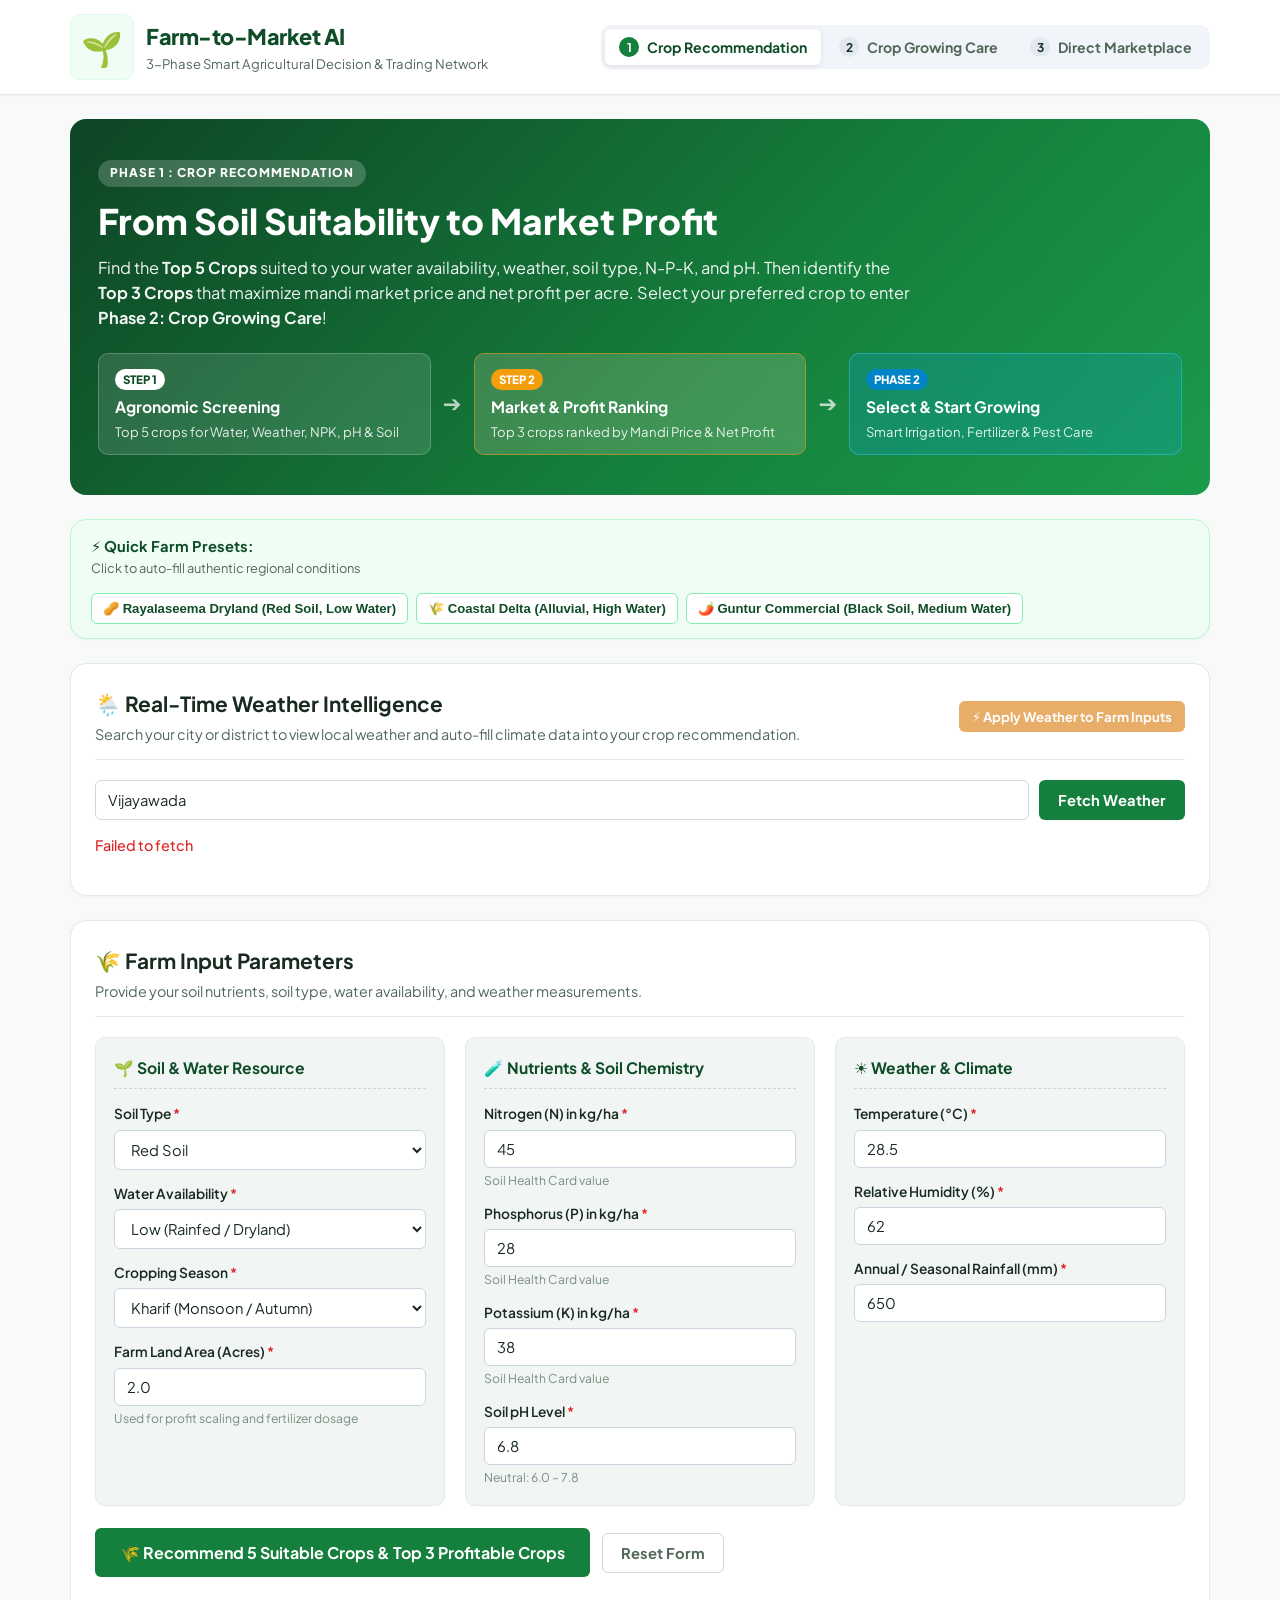
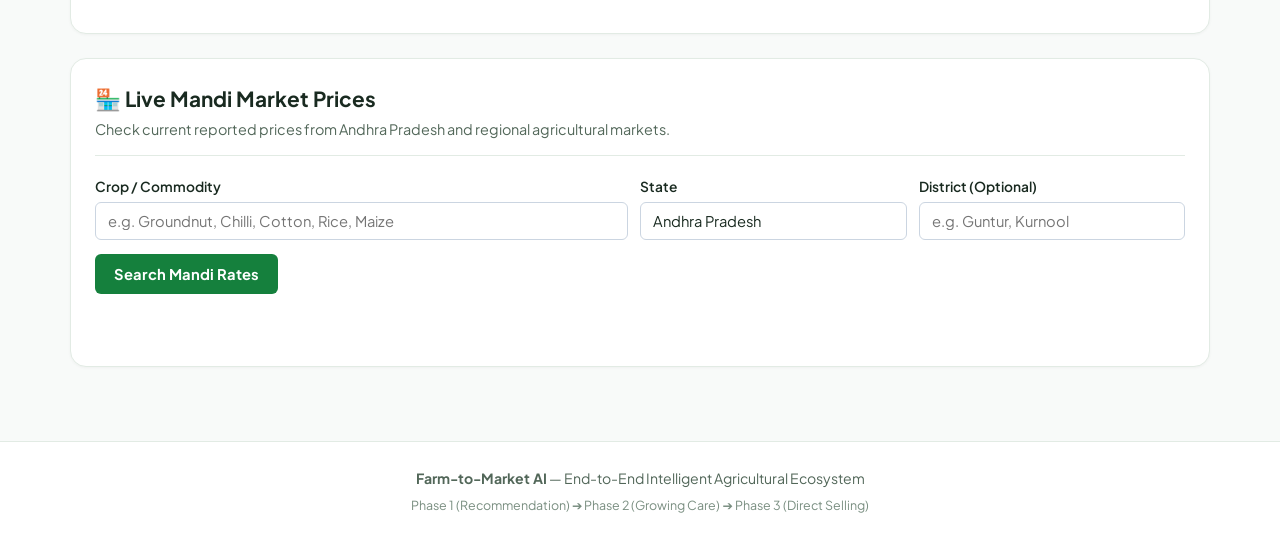
==== frontend/index.html @ 333961f6 "feat: add crop photo disease/pest/weed AI scanner and soil test dual organic/chemical fertilizer rec" ====
<!DOCTYPE html>
<html lang="en">
<head>
  <meta charset="UTF-8">
  <meta name="viewport" content="width=device-width, initial-scale=1.0">
  <title>Farm-to-Market-AI | 3-Phase Agricultural Ecosystem</title>
  <link rel="stylesheet" href="style.css">
  <link rel="preconnect" href="https://fonts.googleapis.com">
  <link rel="preconnect" href="https://fonts.gstatic.com" crossorigin>
  <link href="https://fonts.googleapis.com/css2?family=Plus+Jakarta+Sans:wght@400;500;600;700;800&display=swap" rel="stylesheet">
</head>
<body>

  <!-- Site Header -->
  <header class="site-header">
    <div class="container header-container">
      <div class="logo-area">
        <span class="logo-icon">🌱</span>
        <div>
          <h1>Farm-to-Market AI</h1>
          <p class="tagline">3-Phase Smart Agricultural Decision & Trading Network</p>
        </div>
      </div>
      
      <!-- Top Navigation Tabs for the 3 Phases -->
      <nav class="phase-nav-tabs">
        <button type="button" class="phase-nav-btn active" id="navPhase1Btn" data-phase="1">
          <span class="nav-num">1</span>
          <span class="nav-title">Crop Recommendation</span>
        </button>
        <button type="button" class="phase-nav-btn" id="navPhase2Btn" data-phase="2">
          <span class="nav-num">2</span>
          <span class="nav-title">Crop Growing Care</span>
        </button>
        <button type="button" class="phase-nav-btn" id="navPhase3Btn" data-phase="3">
          <span class="nav-num">3</span>
          <span class="nav-title">Direct Marketplace</span>
        </button>
      </nav>
    </div>
  </header>

  <!-- Active Crop Banner (Syncs between Phase 1, Phase 2, and Phase 3) -->
  <div class="active-crop-sticky-bar" id="activeCropBar" style="display: none;">
    <div class="container active-crop-inner">
      <div>
        <span>Currently Selected Crop:</span>
        <strong id="activeCropNameDisplay">Groundnut</strong>
        <span class="badge badge-soil" id="activeCropAreaDisplay">2.0 Acres</span>
      </div>
      <div class="active-bar-actions">
        <button type="button" class="btn btn-sm btn-outline-white" id="quickJumpPhase2Btn">🚜 Open Phase 2 Growing Care</button>
        <button type="button" class="btn btn-sm btn-accent" id="quickJumpPhase3Btn">🏪 List in Phase 3 Market</button>
      </div>
    </div>
  </div>

  <main class="container">

    <!-- ===================================================================
         PHASE 1: CROP RECOMMENDATION & PROFIT RANKING
         =================================================================== -->
    <div id="phase1Container" class="phase-container active">

      <!-- Hero Banner -->
      <section class="hero-banner">
        <div class="hero-content">
          <span class="phase-pill">PHASE 1 : CROP RECOMMENDATION</span>
          <h2>From Soil Suitability to Market Profit</h2>
          <p>
            Find the <strong>Top 5 Crops</strong> suited to your water availability, weather, soil type, N-P-K, and pH. 
            Then identify the <strong>Top 3 Crops</strong> that maximize mandi market price and net profit per acre. 
            Select your preferred crop to enter <strong>Phase 2: Crop Growing Care</strong>!
          </p>
          <div class="pipeline-steps">
            <div class="step-card">
              <span class="step-num">Step 1</span>
              <h4>Agronomic Screening</h4>
              <p>Top 5 crops for Water, Weather, NPK, pH & Soil</p>
            </div>
            <div class="step-arrow">➔</div>
            <div class="step-card highlight">
              <span class="step-num">Step 2</span>
              <h4>Market & Profit Ranking</h4>
              <p>Top 3 crops ranked by Mandi Price & Net Profit</p>
            </div>
            <div class="step-arrow">➔</div>
            <div class="step-card next-phase-card">
              <span class="step-num">Phase 2</span>
              <h4>Select & Start Growing</h4>
              <p>Smart Irrigation, Fertilizer & Pest Care</p>
            </div>
          </div>
        </div>
      </section>

      <!-- Quick Presets Bar -->
      <div class="presets-bar card">
        <div class="presets-label">
          <span>⚡ Quick Farm Presets:</span>
          <small>Click to auto-fill authentic regional conditions</small>
        </div>
        <div class="presets-buttons">
          <button type="button" class="preset-btn" id="presetDryland">
            🥜 Rayalaseema Dryland (Red Soil, Low Water)
          </button>
          <button type="button" class="preset-btn" id="presetWetland">
            🌾 Coastal Delta (Alluvial, High Water)
          </button>
          <button type="button" class="preset-btn" id="presetBlackCommercial">
            🌶️ Guntur Commercial (Black Soil, Medium Water)
          </button>
        </div>
      </div>

      <!-- Weather Intelligence -->
      <section class="card weather-section" id="weatherSection">
        <div class="card-header">
          <div>
            <h3>🌦️ Real-Time Weather Intelligence</h3>
            <p class="section-desc">Search your city or district to view local weather and auto-fill climate data into your crop recommendation.</p>
          </div>
          <button id="applyWeatherBtn" type="button" class="btn btn-accent btn-sm" disabled>
            ⚡ Apply Weather to Farm Inputs
          </button>
        </div>

        <div class="search-row">
          <input id="weatherCity" type="text" placeholder="Enter city (e.g. Guntur, Kurnool, Vijayawada, Anantapur)" value="Vijayawada">
          <button id="refreshWeatherButton" type="button" class="btn btn-primary">Fetch Weather</button>
        </div>

        <p id="weatherStatus" class="status">Click "Fetch Weather" to load current meteorological data.</p>
        <div id="currentWeather" class="weather-display"></div>
        <div id="weatherForecast" class="forecast-grid"></div>
      </section>

      <!-- Farm & Soil Input Form -->
      <section class="card input-section" id="recommendationFormSection">
        <div class="card-header">
          <div>
            <h3>🌾 Farm Input Parameters</h3>
            <p class="section-desc">Provide your soil nutrients, soil type, water availability, and weather measurements.</p>
          </div>
        </div>

        <form id="farmForm">
          <div class="form-sections-grid">

            <!-- Group A: Soil & Water -->
            <div class="form-subgroup">
              <h4 class="subgroup-title">🌱 Soil & Water Resource</h4>
              
              <div class="form-group">
                <label for="soil_type">Soil Type <span class="req">*</span></label>
                <select id="soil_type" name="soil_type" required>
                  <option value="">Select Soil Type</option>
                  <option value="Red" selected>Red Soil</option>
                  <option value="Black">Black Soil (Regur)</option>
                  <option value="Alluvial">Alluvial Soil</option>
                  <option value="Sandy">Sandy Soil</option>
                  <option value="Loamy">Loamy Soil</option>
                  <option value="Clay">Clay Soil</option>
                </select>
              </div>

              <div class="form-group">
                <label for="water_availability">Water Availability <span class="req">*</span></label>
                <select id="water_availability" name="water_availability" required>
                  <option value="">Select Water Availability</option>
                  <option value="Low" selected>Low (Rainfed / Dryland)</option>
                  <option value="Medium">Medium (Borewell / Semi-irrigated)</option>
                  <option value="High">High (Canal / Perennial Irrigated)</option>
                </select>
              </div>

              <div class="form-group">
                <label for="season">Cropping Season <span class="req">*</span></label>
                <select id="season" name="season" required>
                  <option value="Kharif" selected>Kharif (Monsoon / Autumn)</option>
                  <option value="Rabi">Rabi (Winter)</option>
                  <option value="Summer">Summer / Zaid</option>
                </select>
              </div>

              <div class="form-group">
                <label for="land_acres">Farm Land Area (Acres) <span class="req">*</span></label>
                <input id="land_acres" name="land_acres" type="number" min="0.1" max="1000" step="0.5" value="2.0" required>
                <small class="field-hint">Used for profit scaling and fertilizer dosage</small>
              </div>
            </div>

            <!-- Group B: Soil Nutrients & pH -->
            <div class="form-subgroup">
              <h4 class="subgroup-title">🧪 Nutrients & Soil Chemistry</h4>

              <div class="form-group">
                <label for="N_kg_ha">Nitrogen (N) in kg/ha <span class="req">*</span></label>
                <input id="N_kg_ha" name="N" type="number" min="0" max="500" step="any" value="45" required>
                <small class="field-hint">Soil Health Card value</small>
              </div>

              <div class="form-group">
                <label for="P_kg_ha">Phosphorus (P) in kg/ha <span class="req">*</span></label>
                <input id="P_kg_ha" name="P" type="number" min="0" max="500" step="any" value="28" required>
                <small class="field-hint">Soil Health Card value</small>
              </div>

              <div class="form-group">
                <label for="K_kg_ha">Potassium (K) in kg/ha <span class="req">*</span></label>
                <input id="K_kg_ha" name="K" type="number" min="0" max="500" step="any" value="38" required>
                <small class="field-hint">Soil Health Card value</small>
              </div>

              <div class="form-group">
                <label for="pH">Soil pH Level <span class="req">*</span></label>
                <input id="pH" name="ph" type="number" min="0" max="14" step="0.1" value="6.8" required>
                <small class="field-hint">Neutral: 6.0 – 7.8</small>
              </div>
            </div>

            <!-- Group C: Weather Conditions -->
            <div class="form-subgroup">
              <h4 class="subgroup-title">☀️ Weather & Climate</h4>

              <div class="form-group">
                <label for="Temperature_C">Temperature (°C) <span class="req">*</span></label>
                <input id="Temperature_C" name="temperature" type="number" min="-10" max="60" step="0.1" value="28.5" required>
              </div>

              <div class="form-group">
                <label for="humidity">Relative Humidity (%) <span class="req">*</span></label>
                <input id="humidity" name="humidity" type="number" min="0" max="100" step="any" value="62" required>
              </div>

              <div class="form-group">
                <label for="Rainfall_mm">Annual / Seasonal Rainfall (mm) <span class="req">*</span></label>
                <input id="Rainfall_mm" name="rainfall" type="number" min="0" max="10000" step="any" value="650" required>
              </div>
            </div>

          </div>

          <div class="button-group">
            <button id="recommendButton" type="submit" class="btn btn-primary btn-lg">
              🌾 Recommend 5 Suitable Crops & Top 3 Profitable Crops
            </button>
            <button id="resetButton" type="button" class="btn btn-secondary">
              Reset Form
            </button>
          </div>
        </form>

        <p id="cropStatus" class="status" aria-live="polite"></p>
      </section>

      <!-- Recommendation Results (Top 5 Suitable & Top 3 Profitable) -->
      <section id="resultsSection" class="results-container" style="display: none;">
        
        <!-- Interactive Acreage Bar -->
        <div class="land-scaler-card card">
          <div class="scaler-content">
            <div>
              <h4>🚜 Interactive Farm Scale Multiplier</h4>
              <p>Scale profit, yield, and production across your total land holding:</p>
            </div>
            <div class="scaler-controls">
              <label for="liveAcreSlider">Area: <strong id="liveAcreValue">2.0</strong> Acres</label>
              <input type="range" id="liveAcreSlider" min="0.5" max="25" step="0.5" value="2.0">
            </div>
          </div>
        </div>

        <!-- Navigation Tabs -->
        <div class="results-tabs">
          <button type="button" class="tab-btn active" id="tabTop5Btn">
            🌾 Step 1: Top 5 Suitable Crops (Agronomic Match)
          </button>
          <button type="button" class="tab-btn" id="tabTop3Btn">
            💰 Step 2: Top 3 Profitable Crops (Market & Profit Ranking)
          </button>
        </div>

        <!-- View 1: Top 5 Suitable Crops -->
        <div id="viewTop5" class="tab-view active">
          <div class="card panel-recommendation">
            <div class="panel-header">
              <div>
                <h3>🌾 Top 5 Crops Recommended by Agronomic Suitability</h3>
                <p class="section-desc">Evaluated across your Water Availability, Weather (Temp, Rain, Humidity), N-P-K, pH, and Soil Type.</p>
              </div>
              <span class="badge badge-soil">Agronomic Stage</span>
            </div>

            <div id="top5CardsGrid" class="crops-cards-grid"></div>
          </div>
        </div>

        <!-- View 2: Top 3 Profitable Crops -->
        <div id="viewTop3" class="tab-view">
          <div class="card panel-market-ranking">
            <div class="panel-header">
              <div>
                <h3>💰 Top 3 Crops Ranked by Market Price & Net Profit</h3>
                <p class="section-desc">Ranked by Mandi prices, average regional yields, and cultivation costs. Select your crop to start Phase 2!</p>
              </div>
              <span class="badge badge-market">Economic Stage</span>
            </div>

            <div id="top3CardsGrid" class="profit-cards-grid"></div>

            <!-- Comparison Table of all candidate crops -->
            <div class="table-wrap candidate-table-wrap">
              <h4>📊 Comprehensive Economic Comparison of Recommended Crops</h4>
              <table id="candidateEconomicsTable">
                <thead>
                  <tr>
                    <th>Rank & Crop</th>
                    <th>Market Price (₹/q)</th>
                    <th>Avg Yield (q/acre)</th>
                    <th>Cultivation Cost (₹/acre)</th>
                    <th>Gross Revenue (₹/acre)</th>
                    <th>Net Profit / Acre</th>
                    <th>Total Profit (<span class="table-acres-label">2</span> Acres)</th>
                    <th>Action</th>
                  </tr>
                </thead>
                <tbody id="candidateEconomicsBody"></tbody>
              </table>
            </div>
          </div>
        </div>

      </section>

      <!-- Live Mandi Prices -->
      <section class="card mandi-section" id="mandiSection">
        <div class="card-header">
          <div>
            <h3>🏪 Live Mandi Market Prices</h3>
            <p class="section-desc">Check current reported prices from Andhra Pradesh and regional agricultural markets.</p>
          </div>
        </div>

        <form id="mandiForm" class="mandi-search-form">
          <div class="search-row-three">
            <div class="field-item">
              <label for="mandiCrop">Crop / Commodity</label>
              <input id="mandiCrop" type="text" placeholder="e.g. Groundnut, Chilli, Cotton, Rice, Maize" value="">
            </div>
            <div class="field-item">
              <label for="mandiState">State</label>
              <input id="mandiState" type="text" value="Andhra Pradesh">
            </div>
            <div class="field-item">
              <label for="mandiDistrict">District (Optional)</label>
              <input id="mandiDistrict" type="text" placeholder="e.g. Guntur, Kurnool">
            </div>
          </div>
          <button id="searchMandiButton" type="submit" class="btn btn-primary">Search Mandi Rates</button>
        </form>

        <p id="mandiStatus" class="status"></p>
        <div id="mandiResults" class="mandi-cards-grid"></div>
      </section>

    </div><!-- End Phase 1 Container -->


    <!-- ===================================================================
         PHASE 2: CROP GROWING & MONITORING (SMART CARE)
         =================================================================== -->
    <div id="phase2Container" class="phase-container">

      <section class="phase-header-card card">
        <div class="phase-header-left">
          <span class="phase-pill pill-growing">PHASE 2 : CROP GROWING & CARE</span>
          <h2 id="phase2CropTitle">Active Cultivation Care: Groundnut</h2>
          <p class="section-desc">
            Smart irrigation scheduling, exact fertilizer dosage (Urea, DAP, MOP), weed management, 
            and pest/disease detection for your growing crop.
          </p>
        </div>
        <div class="phase-header-actions">
          <button type="button" class="btn btn-secondary btn-sm" id="changeCropBtn">🔄 Switch Crop</button>
          <button type="button" class="btn btn-accent" id="markHarvestedBtn">📦 Mark Harvested & Move to Phase 3</button>
        </div>
      </section>

      <!-- Phase 2 Quick Selector -->
      <div class="card quick-crop-switch-bar">
        <div class="switch-field">
          <label for="careCropSelector"><strong>Growing Crop:</strong></label>
          <select id="careCropSelector">
            <option value="Groundnut">Groundnut (Peanut)</option>
            <option value="Chilli">Chilli (Dry Red)</option>
            <option value="Cotton">Cotton</option>
            <option value="Rice">Rice (Paddy)</option>
            <option value="Maize">Maize</option>
            <option value="Black Gram">Black Gram (Urad)</option>
            <option value="Green Gram">Green Gram (Moong)</option>
            <option value="Bengal Gram">Bengal Gram (Chana)</option>
            <option value="Red Gram">Red Gram (Tur/Arhar)</option>
            <option value="Bajra">Bajra (Pearl Millet)</option>
            <option value="Jowar">Jowar (Sorghum)</option>
            <option value="Sugarcane">Sugarcane</option>
          </select>
        </div>

        <div class="switch-field">
          <label for="careGrowthStage"><strong>Current Growth Stage:</strong></label>
          <select id="careGrowthStage">
            <option value="Germination & Seedling (0-15 DAS)">Germination & Seedling (0-15 DAS)</option>
            <option value="Vegetative & Tillering (15-35 DAS)">Vegetative & Tillering (15-35 DAS)</option>
            <option value="Flowering & Pegging / Tasseling (35-65 DAS)" selected>Flowering & Pegging / Tasseling (35-65 DAS)</option>
            <option value="Grain / Pod Filling (65-90 DAS)">Grain / Pod Filling (65-90 DAS)</option>
            <option value="Maturity & Ripening (90+ DAS)">Maturity & Ripening (90+ DAS)</option>
          </select>
        </div>

        <button type="button" class="btn btn-primary" id="updateCareBtn">Refresh Growing Advisory</button>
      </div>

      <!-- =============================================================
           MODULE 1: AI CROP PHOTO SCANNER (DISEASE, PEST & WEED DIAGNOSIS)
           ============================================================= -->
      <section class="card vision-scanner-section" id="visionScannerSection">
        <div class="card-header">
          <div>
            <h3>📸 AI Crop Photo Scanner: Disease, Pest & Weed Detection</h3>
            <p class="section-desc">
              Upload a photo of your crop leaf, plant, insect pest, or field weed. 
              The AI analyzes visual symptoms and provides dual <strong>Organic</strong> and <strong>Chemical</strong> treatments.
            </p>
          </div>
          <span class="badge badge-warning">AI Vision Diagnosis</span>
        </div>

        <div class="scanner-container">
          <!-- Upload Box -->
          <div class="upload-dropzone" id="cropDropzone">
            <input type="file" id="cropPhotoInput" accept="image/*" class="sr-only">
            <div class="dropzone-content">
              <span class="dropzone-icon">📷</span>
              <p><strong>Click to Upload Crop Photo</strong> or drag and drop image here</p>
              <small>Supports JPG, PNG, WEBP from mobile camera or phone gallery</small>
            </div>
            <div id="imagePreviewContainer" class="image-preview-wrap" style="display: none;">
              <img id="cropImagePreview" alt="Crop preview" src="">
              <button type="button" class="btn btn-secondary btn-sm remove-img-btn" id="removeImageBtn">✕ Remove Photo</button>
            </div>
          </div>

          <!-- Observation & Sample Selectors -->
          <div class="scanner-controls-panel">
            <div class="form-group">
              <label for="visionCropSelect">Target Crop</label>
              <select id="visionCropSelect">
                <option value="Chilli" selected>Chilli (Mirchi)</option>
                <option value="Groundnut">Groundnut (Verusanaga)</option>
                <option value="Cotton">Cotton (Patti)</option>
                <option value="Rice">Rice (Vari / Paddy)</option>
                <option value="Maize">Maize (Mokka Jonna)</option>
                <option value="Black Gram">Black Gram (Minumu)</option>
                <option value="Red Gram">Red Gram (Kandi)</option>
                <option value="Sugarcane">Sugarcane (Cheruku)</option>
              </select>
            </div>

            <div class="form-group">
              <label for="visionFarmerNotes">What symptoms do you observe? (Optional)</label>
              <input type="text" id="visionFarmerNotes" placeholder="e.g. dark brown spots on leaves, yellow curled foliage, caterpillars, weeds">
            </div>

            <!-- Quick Demo Sample Photos -->
            <div class="sample-photos-bar">
              <small><strong>Or Test Instantly with Sample Photos:</strong></small>
              <div class="sample-btn-group">
                <button type="button" class="sample-chip-btn" id="sampleChilliAnthracnose">🌶️ Chilli Leaf Rot</button>
                <button type="button" class="sample-chip-btn" id="sampleGroundnutTikka">🥜 Groundnut Tikka Spot</button>
                <button type="button" class="sample-chip-btn" id="samplePestCurl">🐛 Leaf Curl & Thrips</button>
                <button type="button" class="sample-chip-btn" id="sampleRiceBlast">🌾 Rice Blast Lesion</button>
                <button type="button" class="sample-chip-btn" id="sampleWeedInfest">🌿 Weed Overgrowth</button>
                <button type="button" class="sample-chip-btn" id="sampleHealthyCrop">🍃 Healthy Foliage</button>
              </div>
            </div>

            <button type="button" class="btn btn-primary btn-lg" id="scanCropPhotoBtn" style="width: 100%; margin-top: 14px;">
              🔍 Scan & Diagnose Crop Photo
            </button>
          </div>
        </div>

        <p id="visionStatus" class="status"></p>

        <!-- Diagnosis Result Container -->
        <div id="visionResultContainer" class="vision-outcome-card" style="display: none;">
          <div class="outcome-header">
            <div>
              <div class="outcome-badge-row">
                <span id="diagCategoryBadge" class="badge badge-warning">Disease</span>
                <span id="diagSeverityBadge" class="badge badge-soil">Severe</span>
                <span class="badge badge-success">Confidence: <span id="diagConfidence">94.2%</span></span>
              </div>
              <h3 id="diagTitle" class="diag-headline">Anthracnose & Fruit Rot (Dieback)</h3>
              <p id="diagPathogen" class="diag-sub">Pathogen: Colletotrichum capsici</p>
            </div>
          </div>

          <p id="diagSummary" class="diag-summary-text"></p>

          <!-- Visual Scan Analysis Bar -->
          <div class="visual-metrics-bar">
            <h4>🔬 Image Pixel Analysis:</h4>
            <div class="metrics-meters-grid">
              <div class="meter-box">
                <span>Healthy Green Area</span>
                <strong id="metricGreen">42.5%</strong>
              </div>
              <div class="meter-box">
                <span>Necrotic Lesion Spots</span>
                <strong id="metricNecrotic" style="color: #dc2626;">24.8%</strong>
              </div>
              <div class="meter-box">
                <span>Chlorosis / Yellowing</span>
                <strong id="metricYellow" style="color: #d97706;">18.2%</strong>
              </div>
            </div>
          </div>

          <!-- Dual Solutions Tabs: Organic vs Chemical -->
          <div class="dual-solution-tabs">
            <button type="button" class="sol-tab-btn active" id="tabOrganicSolBtn">
              🌿 100% Organic & Bio Remedy
            </button>
            <button type="button" class="sol-tab-btn" id="tabChemicalSolBtn">
              🧪 Targeted Chemical Control
            </button>
          </div>

          <!-- Organic Content -->
          <div id="viewOrganicSol" class="solution-pane active">
            <div class="solution-content-box organic-box">
              <h4>🌿 Bio-Friendly & Organic Solution</h4>
              <p id="solOrganicText"></p>
              <div class="advisory-pill">
                💡 <em>Zero chemical residue. Safe for natural pollinators, predators, and export certification.</em>
              </div>
            </div>
          </div>

          <!-- Chemical Content -->
          <div id="viewChemicalSol" class="solution-pane">
            <div class="solution-content-box chemical-box">
              <h4>🧪 Exact Chemical Pesticide / Fungicide Formulation</h4>
              <p id="solChemicalText"></p>
              <div class="advisory-pill warning-pill">
                ⚠️ <em>Wear gloves and protective mask during spraying. Maintain a 10-day pre-harvest interval (PHI).</em>
              </div>
            </div>
          </div>

          <!-- Cultural Preventive Advice -->
          <div class="cultural-advice-box">
            <strong>🛡️ Long-Term Preventive Field Strategy:</strong>
            <p id="solCulturalText"></p>
          </div>
        </div>
      </section>

      <!-- =============================================================
           MODULE 2: SOIL TEST REPORT & DUAL FERTILIZER RECOMMENDER
           ============================================================= -->
      <section class="card soil-fertilizer-section" id="soilFertilizerSection">
        <div class="card-header">
          <div>
            <h3>🧪 Soil Test Results & Dual Fertilizer Recommender</h3>
            <p class="section-desc">
              Upload your Soil Health Card laboratory values. The system evaluates soil fertility 
              and calculates dual <strong>100% Organic</strong> and <strong>Chemical</strong> fertilizer packages.
            </p>
          </div>
          <span class="badge badge-success">Soil Health Card Engine</span>
        </div>

        <!-- Quick Soil Presets -->
        <div class="presets-bar" style="margin-bottom: 18px; padding: 10px 16px;">
          <div class="presets-label">
            <span>⚡ Soil Health Card Presets:</span>
          </div>
          <div class="presets-buttons">
            <button type="button" class="preset-btn" id="presetSoilRed">🔴 AP Red Soil (Low N, Acidic, Low Zinc)</button>
            <button type="button" class="preset-btn" id="presetSoilBlack">⚫ Black Cotton Soil (Alkaline, High K)</button>
            <button type="button" class="preset-btn" id="presetSoilDelta">🟡 Delta Alluvial Soil (Balanced NPK)</button>
          </div>
        </div>

        <form id="soilAnalysisForm">
          <div class="form-sections-grid">
            <!-- Soil Nutrients -->
            <div class="form-subgroup">
              <h4 class="subgroup-title">🌱 Primary Nutrients (NPK)</h4>
              <div class="form-group">
                <label for="soilN">Available Nitrogen (N, kg/ha) <span class="req">*</span></label>
                <input id="soilN" type="number" min="0" max="600" step="any" value="28" required>
                <small class="field-hint">&lt;30 kg/ha: Low | 30-65: Medium | &gt;65: High</small>
              </div>
              <div class="form-group">
                <label for="soilP">Available Phosphorus (P, kg/ha) <span class="req">*</span></label>
                <input id="soilP" type="number" min="0" max="500" step="any" value="18" required>
                <small class="field-hint">&lt;20 kg/ha: Low | 20-45: Medium | &gt;45: High</small>
              </div>
              <div class="form-group">
                <label for="soilK">Available Potassium (K, kg/ha) <span class="req">*</span></label>
                <input id="soilK" type="number" min="0" max="800" step="any" value="38" required>
                <small class="field-hint">&lt;25 kg/ha: Low | 25-55: Medium | &gt;55: High</small>
              </div>
            </div>

            <!-- Chemistry & Organic Carbon -->
            <div class="form-subgroup">
              <h4 class="subgroup-title">🧪 Soil Reaction & Organic Matter</h4>
              <div class="form-group">
                <label for="soilPH">Soil pH Level <span class="req">*</span></label>
                <input id="soilPH" type="number" min="0" max="14" step="0.1" value="8.1" required>
                <small class="field-hint">&lt;6.0: Acidic | 6.0-7.8: Neutral | &gt;8.0: Alkaline</small>
              </div>
              <div class="form-group">
                <label for="soilOC">Organic Carbon (OC %) <span class="req">*</span></label>
                <input id="soilOC" type="number" min="0" max="10" step="0.05" value="0.45" required>
                <small class="field-hint">&lt;0.5%: Low | 0.5-0.75%: Medium | &gt;0.75%: High</small>
              </div>
              <div class="form-group">
                <label for="soilEC">Electrical Conductivity (EC, dS/m)</label>
                <input id="soilEC" type="number" min="0" max="10" step="0.1" value="0.6">
                <small class="field-hint">&lt;1.0: Normal non-saline soil</small>
              </div>
            </div>

            <!-- Micronutrients & Crop Target -->
            <div class="form-subgroup">
              <h4 class="subgroup-title">🌾 Crop Target & Micronutrients</h4>
              <div class="form-group">
                <label for="soilCropTarget">Target Crop <span class="req">*</span></label>
                <select id="soilCropTarget">
                  <option value="Chilli" selected>Chilli (Mirchi)</option>
                  <option value="Groundnut">Groundnut (Verusanaga)</option>
                  <option value="Cotton">Cotton (Patti)</option>
                  <option value="Rice">Rice (Vari / Paddy)</option>
                  <option value="Maize">Maize (Mokka Jonna)</option>
                  <option value="Black Gram">Black Gram (Minumu)</option>
                  <option value="Red Gram">Red Gram (Kandi)</option>
                  <option value="Sugarcane">Sugarcane (Cheruku)</option>
                </select>
              </div>
              <div class="form-group">
                <label for="soilAcres">Land Holding Area (Acres) <span class="req">*</span></label>
                <input id="soilAcres" type="number" min="0.1" max="100" step="0.5" value="2.0" required>
              </div>
              <div class="form-group">
                <label for="soilZinc">Available Zinc (Zn, ppm) <span class="req">*</span></label>
                <input id="soilZinc" type="number" min="0" max="20" step="0.05" value="0.45" required>
                <small class="field-hint">&lt;0.6 ppm: Deficient (Needs Zinc Sulfate)</small>
              </div>
            </div>
          </div>

          <div class="button-group">
            <button type="submit" class="btn btn-primary btn-lg" id="analyzeSoilBtn">
              🧪 Analyze Soil & Recommend Dual Fertilizers
            </button>
          </div>
        </form>

        <p id="soilAnalysisStatus" class="status"></p>

        <!-- Soil Analysis Outcome -->
        <div id="soilOutcomeContainer" class="soil-outcome-wrap" style="display: none;">
          <!-- Soil Fertility Status Card -->
          <div class="soil-ratings-card">
            <h4>📋 Soil Fertility Status (Soil Health Card Evaluation)</h4>
            <div id="soilRatingsGrid" class="soil-ratings-grid"></div>
            <div id="soilConditionerAlert" class="conditioner-alert" style="display: none;"></div>
          </div>

          <!-- Dual Fertilizer Tabs -->
          <div class="results-tabs" style="margin-top: 24px;">
            <button type="button" class="tab-btn active" id="tabOrganicFertBtn">
              🌿 Option 1: 100% Organic & Bio-Fertilizer Package
            </button>
            <button type="button" class="tab-btn" id="tabChemicalFertBtn">
              🧪 Option 2: Chemical Fertilizer Precision Package
            </button>
            <button type="button" class="tab-btn" id="tabInmFertBtn">
              🌾 Option 3: Integrated Nutrient Management (INM)
            </button>
          </div>

          <!-- View 1: Organic Fertilizer -->
          <div id="viewOrganicFert" class="tab-view active">
            <div class="fert-package-card organic">
              <div class="package-header">
                <h4 id="organicPackTitle">🌿 Complete 100% Organic & Bio-Fertilizer Package</h4>
                <p id="organicPackDesc">Restores soil biology, enriches humus, and eliminates chemical residues.</p>
              </div>
              <div class="table-wrap">
                <table>
                  <thead>
                    <tr>
                      <th>Organic Input</th>
                      <th>Dose per Acre</th>
                      <th>Total Quantity (<span class="soil-acres-label">2</span> Acres)</th>
                      <th>Application Method & Timing</th>
                    </tr>
                  </thead>
                  <tbody id="organicComponentsBody"></tbody>
                </table>
              </div>
            </div>
          </div>

          <!-- View 2: Chemical Fertilizer -->
          <div id="viewChemicalFert" class="tab-view">
            <div class="fert-package-card chemical">
              <div class="package-header">
                <h4 id="chemicalPackTitle">🧪 Chemical Precision Fertilizer Package</h4>
                <p id="chemicalPackDesc">Exact commercial fertilizer bags calculated to satisfy crop nutrient deficits.</p>
              </div>

              <!-- Bag Summary Bar -->
              <div class="fertilizer-bags-grid" id="chemicalBagsGrid"></div>

              <div class="table-wrap" style="margin-top: 14px;">
                <table>
                  <thead>
                    <tr>
                      <th>Commercial Fertilizer</th>
                      <th>Total Bags (50kg) / Quantity</th>
                      <th>Per Acre Rate</th>
                      <th>Split Application Timing</th>
                    </tr>
                  </thead>
                  <tbody id="chemicalComponentsBody"></tbody>
                </table>
              </div>
            </div>
          </div>

          <!-- View 3: INM -->
          <div id="viewInmFert" class="tab-view">
            <div class="inm-package-box">
              <h4>🌾 Integrated Nutrient Management (INM - Balanced Eco-Yield)</h4>
              <p id="inmText" style="font-size: 0.95rem; line-height: 1.6;"></p>
              <div class="advisory-pill">
                ⭐ <em>Recommended by Agricultural Scientists: Yields 15% higher returns than chemical alone while preserving soil humus.</em>
              </div>
            </div>
          </div>
        </div>
      </section>

      <!-- =============================================================
           MODULE 3: SMART IRRIGATION ADVISORY
           ============================================================= -->
      <section class="card irrigation-section">
        <div class="card-header">
          <div>
            <h3>💧 Smart Irrigation Advisory</h3>
            <p class="section-desc">Calculates precise water volume needed, root zone moisture deficit, and watering schedule.</p>
          </div>
          <span class="badge badge-soil" id="irrigationStageBadge">Critical Stage</span>
        </div>

        <div class="irrigation-dashboard-grid">
          <div class="irrigation-metric-card">
            <div class="metric-label">Daily Crop Water Requirement</div>
            <div class="metric-big-val" id="dailyWaterLiters">15,380 L</div>
            <small class="metric-sub" id="dailyWaterMm">3.8 mm/day per acre</small>
          </div>

          <div class="irrigation-metric-card">
            <div class="metric-label">Soil Moisture Status</div>
            <div class="metric-big-val status-badge-val" id="soilMoistureStatus">Dry / Deficit</div>
            <small class="metric-sub" id="soilRetentionInfo">Water retention: 4 days (Red Soil)</small>
          </div>

          <div class="irrigation-metric-card highlight-card">
            <div class="metric-label">Next Irrigation Schedule</div>
            <div class="metric-big-val" id="nextIrrigationDays">Due Today</div>
            <small class="metric-sub" id="irrigationActionText">Water root zone to field capacity.</small>
          </div>
        </div>

        <div class="advisory-callout-box">
          <strong>💡 Agronomic Irrigation Tip:</strong>
          <span id="irrigationTipText">Ensure optimum moisture during pegging for pod entry into soil. Avoid standing water.</span>
        </div>
      </section>

      <!-- Module 2: Fertilizer Dosage & NPK Deficit Calculator -->
      <section class="card fertilizer-section">
        <div class="card-header">
          <div>
            <h3>🧪 Tailored Fertilizer Dosage & Schedule (ICAR/ANGRAU Benchmarks)</h3>
            <p class="section-desc">Calculates exact commercial fertilizer bags (50kg bags) tailored to your soil test.</p>
          </div>
          <span class="badge badge-success">Soil Test Tuned</span>
        </div>

        <div class="fertilizer-bags-grid">
          <div class="fert-bag-card">
            <div class="bag-icon">🧪</div>
            <div class="bag-name">DAP (18-46-0)</div>
            <div class="bag-count" id="dapBagsDisplay">1.0 Bags</div>
            <div class="bag-kg" id="dapKgDisplay">52.2 kg total</div>
            <small>Supplies Phosphorus & starter Nitrogen</small>
          </div>

          <div class="fert-bag-card">
            <div class="bag-icon">⚪</div>
            <div class="bag-name">Urea (46% N)</div>
            <div class="bag-count" id="ureaBagsDisplay">0.5 Bags</div>
            <div class="bag-kg" id="ureaKgDisplay">25.0 kg total</div>
            <small>Supplies Nitrogen for vegetative vigor</small>
          </div>

          <div class="fert-bag-card">
            <div class="bag-icon">🔴</div>
            <div class="bag-name">MOP / Potash (60% K₂O)</div>
            <div class="bag-count" id="mopBagsDisplay">0.8 Bags</div>
            <div class="bag-kg" id="mopKgDisplay">40.0 kg total</div>
            <small>Boosts disease resistance & grain filling</small>
          </div>

          <div class="fert-bag-card">
            <div class="bag-icon">🪨</div>
            <div class="bag-name">Gypsum (Ca + S)</div>
            <div class="bag-count" id="gypsumBagsDisplay">6.0 Bags</div>
            <div class="bag-kg" id="gypsumKgDisplay">300 kg total</div>
            <small>Essential Calcium for pod filling</small>
          </div>
        </div>

        <div class="fert-schedule-card">
          <h4>📅 Recommended Split Application Timeline</h4>
          <ul id="fertScheduleList" class="schedule-timeline"></ul>
        </div>
      </section>

      <!-- Module 3: Weed, Pest & Disease Protection -->
      <section class="card pest-weed-section">
        <div class="card-header">
          <div>
            <h3>🛡️ Weed & Pest Protection Protocol</h3>
            <p class="section-desc">Diagnostic identification, organic bio-remedies, and targeted chemical controls for your crop.</p>
          </div>
          <span class="badge badge-warning">Crop Health Guard</span>
        </div>

        <div id="pestDiagnosticsGrid" class="pest-cards-grid"></div>
      </section>

      <!-- Bottom Phase Transition Bar -->
      <div class="harvest-ready-banner card">
        <div>
          <h3>🌾 Reached Harvest Stage?</h3>
          <p>Once you harvest and dry your crop, move directly to Phase 3 to connect with verified buyers and mandi traders!</p>
        </div>
        <button type="button" class="btn btn-accent btn-lg" id="harvestReadyBannerBtn">
          📦 Publish Harvest to Phase 3 Marketplace ➔
        </button>
      </div>

    </div><!-- End Phase 2 Container -->


    <!-- ===================================================================
         PHASE 3: SELLING & DIRECT FARMER-TO-BUYER MARKETPLACE
         =================================================================== -->
    <div id="phase3Container" class="phase-container">

      <section class="phase-header-card card">
        <div class="phase-header-left">
          <span class="phase-pill pill-selling">PHASE 3 : SELLING & DIRECT MARKETPLACE</span>
          <h2>Direct Farm-to-Buyer Trading Hub</h2>
          <p class="section-desc">
            Directly bridge farmers with wholesale buyers, food processors, millers, and consumers. 
            Farmers upload crop lots with photos, and buyers contact them directly via WhatsApp or phone.
          </p>
        </div>
        <div class="phase-header-actions">
          <button type="button" class="btn btn-accent" id="openPostHarvestModalBtn">
            ➕ List My Harvested Crop
          </button>
        </div>
      </section>

      <!-- Marketplace Sub-Tabs: Browse Lots vs List Harvest -->
      <div class="results-tabs">
        <button type="button" class="tab-btn active" id="tabBrowseLotsBtn">
          🛒 Buyer Marketplace (Available Crop Lots)
        </button>
        <button type="button" class="tab-btn" id="tabListProduceBtn">
          👨‍🌾 Farmer Listing Portal (Post Your Produce)
        </button>
      </div>

      <!-- Sub-View A: Buyer Marketplace Grid -->
      <div id="viewBrowseLots" class="tab-view active">
        <div class="marketplace-filter-bar card">
          <div class="search-row">
            <input type="text" id="marketSearchCrop" placeholder="Filter by Crop (e.g. Chilli, Groundnut, Cotton, Rice, Black Gram)...">
            <input type="text" id="marketSearchDistrict" placeholder="Filter by District (e.g. Guntur, Anantapur, Krishna)...">
            <button type="button" class="btn btn-primary" id="applyMarketFilterBtn">Filter Listings</button>
            <button type="button" class="btn btn-secondary" id="clearMarketFilterBtn">Reset</button>
          </div>
        </div>

        <div id="marketplaceLotsGrid" class="marketplace-grid"></div>
      </div>

      <!-- Sub-View B: Farmer Listing Portal -->
      <div id="viewListProduce" class="tab-view">
        <div class="card">
          <div class="card-header">
            <div>
              <h3>👨‍🌾 Post Your Harvested Crop for Direct Buyer Inquiries</h3>
              <p class="section-desc">List your available lot quantity, quality grade, photo, and asking price.</p>
            </div>
          </div>

          <form id="postHarvestForm">
            <div class="form-sections-grid">
              
              <!-- Lot Specifics -->
              <div class="form-subgroup">
                <h4 class="subgroup-title">📦 Crop & Lot Details</h4>
                
                <div class="form-group">
                  <label for="postCrop">Crop Name <span class="req">*</span></label>
                  <select id="postCrop" required>
                    <option value="Groundnut">Groundnut (Peanut)</option>
                    <option value="Chilli">Chilli (Dry Red)</option>
                    <option value="Cotton">Cotton</option>
                    <option value="Rice">Rice (Paddy)</option>
                    <option value="Maize">Maize</option>
                    <option value="Black Gram">Black Gram (Urad)</option>
                    <option value="Green Gram">Green Gram (Moong)</option>
                    <option value="Bengal Gram">Bengal Gram (Chana)</option>
                    <option value="Red Gram">Red Gram (Tur/Arhar)</option>
                    <option value="Bajra">Bajra (Pearl Millet)</option>
                    <option value="Jowar">Jowar (Sorghum)</option>
                    <option value="Sugarcane">Sugarcane</option>
                  </select>
                </div>

                <div class="form-group">
                  <label for="postVariety">Variety / Hybrid Name</label>
                  <input id="postVariety" type="text" placeholder="e.g. Kadiri-6, Teja, Samba Mahsuri" value="Standard High-Yield">
                </div>

                <div class="form-group">
                  <label for="postQuantity">Available Quantity (Quintals) <span class="req">*</span></label>
                  <input id="postQuantity" type="number" min="1" step="any" value="25" required>
                </div>

                <div class="form-group">
                  <label for="postGrade">Quality Grade <span class="req">*</span></label>
                  <select id="postGrade" required>
                    <option value="Grade A (Premium / Export Quality)" selected>Grade A (Premium / Export Quality)</option>
                    <option value="Grade B (Commercial / Standard)">Grade B (Commercial / Standard)</option>
                    <option value="Grade C (Milling / Feed Quality)">Grade C (Milling / Feed Quality)</option>
                  </select>
                </div>
              </div>

              <!-- Pricing & Dates -->
              <div class="form-subgroup">
                <h4 class="subgroup-title">💰 Pricing & Harvest Timing</h4>

                <div class="form-group">
                  <label for="postAskingPrice">Asking Price (₹ / Quintal) <span class="req">*</span></label>
                  <input id="postAskingPrice" type="number" min="100" step="any" value="8400" required>
                  <small class="field-hint">Refer to Phase 1 Mandi rate for fair market value</small>
                </div>

                <div class="form-group">
                  <label for="postHarvestDate">Harvest Date <span class="req">*</span></label>
                  <input id="postHarvestDate" type="date" required>
                </div>

                <div class="form-group">
                  <label for="postPhotoUrl">Crop Photo URL</label>
                  <input id="postPhotoUrl" type="url" placeholder="Paste image link or leave default" value="https://images.unsplash.com/photo-1567306226416-28f0efdc88ce?auto=format&fit=crop&w=600&q=80">
                  <small class="field-hint">Buyers prioritize listings with clear photos of the produce</small>
                </div>

                <div class="form-group">
                  <label for="postNotes">Storage / Quality Description</label>
                  <input id="postNotes" type="text" placeholder="e.g. Moisture 11%, sun-dried on tarpaulins, bagged" value="Clean, well-dried, sorted and ready for dispatch.">
                </div>
              </div>

              <!-- Farmer Contact Details -->
              <div class="form-subgroup">
                <h4 class="subgroup-title">📍 Farmer Contact & Location</h4>

                <div class="form-group">
                  <label for="postFarmerName">Farmer Name <span class="req">*</span></label>
                  <input id="postFarmerName" type="text" placeholder="e.g. R. Srinivasulu" value="R. Srinivasulu" required>
                </div>

                <div class="form-group">
                  <label for="postPhone">Phone / WhatsApp Number <span class="req">*</span></label>
                  <input id="postPhone" type="tel" placeholder="10-digit mobile number" value="9848012345" required>
                  <small class="field-hint">Buyers will contact you directly via this number</small>
                </div>

                <div class="form-group">
                  <label for="postVillage">Village / Mandal <span class="req">*</span></label>
                  <input id="postVillage" type="text" placeholder="e.g. Singanamala" value="Singanamala" required>
                </div>

                <div class="form-group">
                  <label for="postDistrict">District <span class="req">*</span></label>
                  <input id="postDistrict" type="text" placeholder="e.g. Anantapur, Guntur, Krishna" value="Anantapur" required>
                </div>
              </div>

            </div>

            <div class="button-group">
              <button type="submit" class="btn btn-primary btn-lg" id="publishLotBtn">
                📢 Publish Harvest Lot to Marketplace
              </button>
              <button type="button" class="btn btn-secondary" onclick="switchPhase(3); showMarketTab('browse');">
                Cancel
              </button>
            </div>
          </form>

          <p id="postStatus" class="status"></p>
        </div>
      </div>

    </div><!-- End Phase 3 Container -->

  </main>

  <!-- Buyer Contact Inquiry Modal -->
  <div id="buyerInquiryModal" class="modal-backdrop" style="display: none;">
    <div class="modal-dialog">
      <div class="modal-header">
        <h3 id="modalLotTitle">Contact Farmer for Lot #LOT-1001</h3>
        <button type="button" class="modal-close" id="closeInquiryModalBtn">&times;</button>
      </div>
      <form id="buyerInquiryForm">
        <input type="hidden" id="inquiryLotId">
        <div class="form-group">
          <label>Farmer Contact:</label>
          <div id="modalFarmerDetails" style="font-size: 0.95rem; font-weight: 700; color: var(--primary-dark);"></div>
        </div>
        <div class="form-group">
          <label for="inquiryBuyerName">Your Name / Agribusiness <span class="req">*</span></label>
          <input id="inquiryBuyerName" type="text" placeholder="e.g. Sri Balaji Traders / Rajesh" required>
        </div>
        <div class="form-group">
          <label for="inquiryBuyerPhone">Your Phone Number <span class="req">*</span></label>
          <input id="inquiryBuyerPhone" type="tel" placeholder="e.g. 9876543210" required>
        </div>
        <div class="form-group">
          <label for="inquiryOfferPrice">Your Offer Price (₹ / Quintal)</label>
          <input id="inquiryOfferPrice" type="number" step="any" placeholder="e.g. 8350">
        </div>
        <div class="form-group">
          <label for="inquiryQuantity">Quantity Required (Quintals)</label>
          <input id="inquiryQuantity" type="number" step="any" placeholder="e.g. 20">
        </div>
        <div class="form-group">
          <label for="inquiryMessage">Message to Farmer</label>
          <textarea id="inquiryMessage" rows="3" style="width: 100%; padding: 8px; border-radius: 6px; border: 1px solid #cbd5e1; font-family: inherit;">Hello, I am interested in purchasing this lot. Please confirm pickup location and payment terms.</textarea>
        </div>
        <div class="button-group">
          <button type="submit" class="btn btn-primary" id="sendInquiryBtn">Send Direct Inquiry</button>
          <a id="modalWhatsAppBtn" class="btn btn-accent" target="_blank" rel="noopener noreferrer">💬 Chat on WhatsApp</a>
        </div>
      </form>
      <p id="inquiryStatus" class="status"></p>
    </div>
  </div>

  <footer class="site-footer">
    <div class="container footer-content">
      <p><strong>Farm-to-Market AI</strong> — End-to-End Intelligent Agricultural Ecosystem</p>
      <p class="copyright">Phase 1 (Recommendation) ➔ Phase 2 (Growing Care) ➔ Phase 3 (Direct Selling)</p>
    </div>
  </footer>

  <script src="script.js"></script>
</body>
</html>
---- frontend/style.css ----
:root {
  --primary: #15803d;
  --primary-hover: #166534;
  --primary-dark: #0f4c28;
  --primary-light: #f0fdf4;
  --primary-subtle: #dcfce7;
  
  --accent: #d97706;
  --accent-hover: #b45309;
  --accent-light: #fef3c7;
  
  --sky: #0284c7;
  --sky-light: #e0f2fe;

  --bg-page: #f8faf9;
  --bg-card: #ffffff;
  --bg-subtle: #f1f5f3;
  
  --text-main: #192a20;
  --text-muted: #526759;
  --text-subtle: #798e80;
  
  --border: #e2ebe4;
  --border-focus: #86efac;
  
  --success: #16a34a;
  --warning: #eab308;
  --danger: #dc2626;
  
  --shadow-sm: 0 1px 3px rgba(16, 38, 24, 0.04);
  --shadow-md: 0 4px 14px rgba(16, 38, 24, 0.07);
  --shadow-lg: 0 10px 30px rgba(16, 38, 24, 0.1);
  
  --radius-sm: 6px;
  --radius-md: 10px;
  --radius-lg: 16px;
  --radius-xl: 22px;
}

* {
  box-sizing: border-box;
  margin: 0;
  padding: 0;
}

body {
  font-family: 'Plus Jakarta Sans', system-ui, -apple-system, sans-serif;
  background-color: var(--bg-page);
  color: var(--text-main);
  line-height: 1.55;
  -webkit-font-smoothing: antialiased;
}

.container {
  width: min(1140px, 94%);
  margin: 0 auto;
}

/* Header & Phase Nav */
.site-header {
  background: #ffffff;
  border-bottom: 1px solid var(--border);
  padding: 14px 0;
  position: sticky;
  top: 0;
  z-index: 100;
  box-shadow: var(--shadow-sm);
}

.header-container {
  display: flex;
  justify-content: space-between;
  align-items: center;
  flex-wrap: wrap;
  gap: 14px;
}

.logo-area {
  display: flex;
  align-items: center;
  gap: 12px;
}

.logo-icon {
  font-size: 2.1rem;
  background: var(--primary-light);
  border: 1px solid var(--primary-subtle);
  border-radius: var(--radius-md);
  padding: 6px 10px;
}

.site-header h1 {
  font-size: 1.35rem;
  font-weight: 800;
  color: var(--primary-dark);
  letter-spacing: -0.5px;
}

.tagline {
  font-size: 0.82rem;
  color: var(--text-muted);
}

.phase-nav-tabs {
  display: flex;
  background: #f1f5f9;
  border-radius: var(--radius-md);
  padding: 4px;
  gap: 4px;
}

.phase-nav-btn {
  display: inline-flex;
  align-items: center;
  gap: 8px;
  background: transparent;
  border: none;
  font-family: inherit;
  font-size: 0.88rem;
  font-weight: 700;
  color: var(--text-muted);
  padding: 8px 14px;
  border-radius: var(--radius-sm);
  cursor: pointer;
  transition: all 0.2s ease;
}

.phase-nav-btn:hover {
  color: var(--primary-dark);
}

.phase-nav-btn.active {
  background: white;
  color: var(--primary-dark);
  box-shadow: 0 2px 6px rgba(0, 0, 0, 0.08);
}

.nav-num {
  display: inline-flex;
  align-items: center;
  justify-content: center;
  width: 20px;
  height: 20px;
  background: #e2e8f0;
  color: var(--text-main);
  border-radius: 50%;
  font-size: 0.75rem;
}

.phase-nav-btn.active .nav-num {
  background: var(--primary);
  color: white;
}

/* Active Crop Sticky Bar */
.active-crop-sticky-bar {
  background: #0f4c28;
  color: white;
  padding: 10px 0;
  font-size: 0.9rem;
}

.active-crop-inner {
  display: flex;
  justify-content: space-between;
  align-items: center;
  flex-wrap: wrap;
  gap: 12px;
}

.active-crop-inner strong {
  font-size: 1.1rem;
  color: #86efac;
  margin: 0 6px;
}

.active-bar-actions {
  display: flex;
  gap: 8px;
}

/* Phase Containers */
.phase-container {
  display: none;
  animation: fadeIn 0.3s ease-in-out;
}

.phase-container.active {
  display: block;
}

@keyframes fadeIn {
  from { opacity: 0; transform: translateY(6px); }
  to { opacity: 1; transform: translateY(0); }
}

/* Hero & Phase Headers */
.hero-banner {
  background: linear-gradient(135deg, #0e4424 0%, #15803d 60%, #1b9b4b 100%);
  color: white;
  padding: 40px 28px;
  border-radius: var(--radius-lg);
  margin-bottom: 24px;
  position: relative;
  overflow: hidden;
}

.phase-pill {
  display: inline-block;
  background: rgba(255, 255, 255, 0.2);
  color: white;
  font-size: 0.75rem;
  font-weight: 800;
  padding: 4px 12px;
  border-radius: 999px;
  letter-spacing: 1px;
  margin-bottom: 12px;
}

.pill-growing {
  background: #0284c7;
  color: white;
}

.pill-selling {
  background: #d97706;
  color: white;
}

.hero-content h2 {
  font-size: clamp(1.5rem, 3.2vw, 2.2rem);
  font-weight: 800;
  margin-bottom: 12px;
  line-height: 1.25;
}

.hero-content p {
  font-size: 1.02rem;
  max-width: 820px;
  opacity: 0.94;
  margin-bottom: 22px;
}

.pipeline-steps {
  display: flex;
  align-items: center;
  gap: 12px;
  flex-wrap: wrap;
}

.step-card {
  background: rgba(255, 255, 255, 0.12);
  backdrop-filter: blur(8px);
  border: 1px solid rgba(255, 255, 255, 0.22);
  border-radius: var(--radius-md);
  padding: 12px 16px;
  flex: 1;
  min-width: 200px;
}

.step-card.highlight {
  background: rgba(254, 243, 199, 0.18);
  border-color: rgba(245, 158, 11, 0.5);
}

.step-card.next-phase-card {
  background: rgba(14, 165, 233, 0.22);
  border-color: rgba(56, 189, 248, 0.5);
}

.step-num {
  display: inline-block;
  font-size: 0.72rem;
  font-weight: 800;
  background: white;
  color: var(--primary-dark);
  padding: 2px 8px;
  border-radius: 999px;
  margin-bottom: 5px;
  text-transform: uppercase;
}

.step-card.highlight .step-num { background: #f59e0b; color: white; }
.step-card.next-phase-card .step-num { background: #0284c7; color: white; }

.step-card h4 { font-size: 0.98rem; margin-bottom: 2px; }
.step-card p { font-size: 0.82rem; opacity: 0.88; margin-bottom: 0; }
.step-arrow { font-size: 1.4rem; color: rgba(255, 255, 255, 0.7); }

.phase-header-card {
  display: flex;
  justify-content: space-between;
  align-items: center;
  flex-wrap: wrap;
  gap: 16px;
}

.phase-header-card h2 {
  font-size: 1.6rem;
  font-weight: 800;
  color: var(--text-main);
  margin-bottom: 6px;
}

/* Cards & Layout */
main {
  padding: 24px 0 50px;
}

.card {
  background: var(--bg-card);
  border: 1px solid var(--border);
  border-radius: var(--radius-lg);
  padding: 24px;
  margin-bottom: 24px;
  box-shadow: var(--shadow-sm);
}

.card-header {
  display: flex;
  justify-content: space-between;
  align-items: center;
  flex-wrap: wrap;
  gap: 12px;
  margin-bottom: 20px;
  padding-bottom: 14px;
  border-bottom: 1px solid var(--border);
}

.card-header h3 {
  font-size: 1.3rem;
  font-weight: 700;
  color: var(--text-main);
}

.section-desc {
  font-size: 0.9rem;
  color: var(--text-muted);
  margin-top: 3px;
}

/* Badges */
.badge {
  display: inline-flex;
  align-items: center;
  gap: 5px;
  font-size: 0.76rem;
  font-weight: 700;
  padding: 4px 10px;
  border-radius: 999px;
  text-transform: uppercase;
  letter-spacing: 0.4px;
}

.badge-soil { background: #e0f2fe; color: #0369a1; }
.badge-market { background: #fef3c7; color: #b45309; }
.badge-success { background: #dcfce7; color: #15803d; }
.badge-warning { background: #ffedd5; color: #c2410c; }

/* Presets Bar */
.presets-bar {
  display: flex;
  align-items: center;
  justify-content: space-between;
  flex-wrap: wrap;
  gap: 14px;
  background: #f0fdf4;
  border: 1px solid #bbf7d0;
  padding: 14px 20px;
}

.presets-label span { font-weight: 700; font-size: 0.92rem; color: var(--primary-dark); }
.presets-label small { display: block; font-size: 0.8rem; color: var(--text-muted); }

.presets-buttons { display: flex; flex-wrap: wrap; gap: 8px; }

.preset-btn {
  background: white;
  color: var(--primary-dark);
  border: 1px solid #86efac;
  border-radius: var(--radius-sm);
  padding: 7px 11px;
  font-size: 0.82rem;
  font-weight: 600;
  cursor: pointer;
  transition: all 0.2s;
}

.preset-btn:hover {
  background: var(--primary);
  color: white;
  border-color: var(--primary);
}

/* Form Styles */
.form-sections-grid {
  display: grid;
  grid-template-columns: repeat(3, minmax(0, 1fr));
  gap: 20px;
  margin-bottom: 22px;
}

.form-subgroup {
  background: var(--bg-subtle);
  border: 1px solid var(--border);
  border-radius: var(--radius-md);
  padding: 18px;
}

.subgroup-title {
  font-size: 0.98rem;
  font-weight: 700;
  color: var(--primary-dark);
  margin-bottom: 14px;
  padding-bottom: 8px;
  border-bottom: 1px dashed #cbd5e1;
}

.form-group { margin-bottom: 13px; }
.form-group:last-child { margin-bottom: 0; }

label {
  display: block;
  font-size: 0.86rem;
  font-weight: 600;
  color: var(--text-main);
  margin-bottom: 5px;
}

.req { color: var(--danger); }
.field-hint { display: block; font-size: 0.76rem; color: var(--text-subtle); margin-top: 3px; }

input, select, textarea {
  width: 100%;
  padding: 9px 12px;
  font-size: 0.92rem;
  font-family: inherit;
  border: 1px solid #cbd5e1;
  border-radius: var(--radius-sm);
  background: white;
  color: var(--text-main);
  transition: border-color 0.15s, box-shadow 0.15s;
}

input:focus, select:focus, textarea:focus {
  outline: none;
  border-color: var(--primary);
  box-shadow: 0 0 0 3px rgba(21, 128, 61, 0.15);
}

/* Buttons */
.button-group {
  display: flex;
  gap: 12px;
  align-items: center;
  flex-wrap: wrap;
}

.btn {
  display: inline-flex;
  align-items: center;
  justify-content: center;
  gap: 8px;
  padding: 10px 18px;
  font-size: 0.92rem;
  font-weight: 700;
  font-family: inherit;
  border-radius: var(--radius-sm);
  border: 1px solid transparent;
  cursor: pointer;
  text-decoration: none;
  transition: all 0.18s ease;
}

.btn-primary { background: var(--primary); color: white; }
.btn-primary:hover:not(:disabled) { background: var(--primary-hover); }

.btn-secondary { background: white; color: var(--text-muted); border-color: #cbd5e1; }
.btn-secondary:hover:not(:disabled) { background: #f1f5f9; color: var(--text-main); }

.btn-accent { background: var(--accent); color: white; }
.btn-accent:hover:not(:disabled) { background: var(--accent-hover); }

.btn-outline-white { background: transparent; color: white; border-color: rgba(255, 255, 255, 0.4); }
.btn-outline-white:hover { background: rgba(255, 255, 255, 0.15); }

.btn-lg { padding: 13px 24px; font-size: 1rem; }
.btn-sm { padding: 6px 12px; font-size: 0.82rem; }
.btn:disabled { opacity: 0.6; cursor: not-allowed; }

.status {
  min-height: 20px;
  font-size: 0.9rem;
  font-weight: 500;
  margin-top: 12px;
  color: var(--text-muted);
}
.status.loading { color: var(--sky); }
.status.success { color: var(--success); }
.status.error { color: var(--danger); }

/* Weather Card Details */
.search-row { display: flex; gap: 10px; margin-bottom: 14px; }
.search-row input { flex: 1; }

.weather-display:not(:empty) {
  background: var(--primary-light);
  border: 1px solid var(--primary-subtle);
  border-radius: var(--radius-md);
  padding: 18px;
  margin-top: 14px;
}

.weather-header {
  display: flex;
  justify-content: space-between;
  align-items: center;
  flex-wrap: wrap;
  gap: 12px;
  margin-bottom: 14px;
}

.weather-location { font-size: 1.2rem; font-weight: 700; color: var(--primary-dark); }
.weather-temp-badge { font-size: 2.1rem; font-weight: 800; color: var(--primary-dark); }

.weather-grid-metrics {
  display: grid;
  grid-template-columns: repeat(4, minmax(0, 1fr));
  gap: 10px;
}

.metric-pill {
  background: white;
  border: 1px solid var(--border);
  border-radius: var(--radius-sm);
  padding: 9px;
  text-align: center;
}

.metric-label { font-size: 0.74rem; color: var(--text-subtle); text-transform: uppercase; font-weight: 600; }
.metric-val { font-size: 1.05rem; font-weight: 700; color: var(--text-main); margin-top: 2px; }

.forecast-grid {
  display: grid;
  grid-template-columns: repeat(5, minmax(0, 1fr));
  gap: 10px;
  margin-top: 14px;
}

.forecast-cell {
  background: #f8fafc;
  border: 1px solid var(--border);
  border-radius: var(--radius-sm);
  padding: 10px;
  text-align: center;
  font-size: 0.84rem;
}
.forecast-cell strong { display: block; font-size: 0.8rem; margin-bottom: 4px; }
.forecast-temp { font-weight: 700; color: var(--primary); margin: 4px 0; }

/* Tabs */
.results-tabs {
  display: flex;
  gap: 10px;
  margin-bottom: 18px;
  border-bottom: 2px solid var(--border);
  padding-bottom: 2px;
}

.tab-btn {
  background: transparent;
  border: none;
  font-family: inherit;
  font-size: 0.98rem;
  font-weight: 700;
  color: var(--text-muted);
  padding: 10px 16px;
  cursor: pointer;
  border-radius: var(--radius-sm) var(--radius-sm) 0 0;
  transition: all 0.2s;
}

.tab-btn:hover { color: var(--primary); background: var(--primary-light); }
.tab-btn.active { color: var(--primary-dark); background: white; border-bottom: 3px solid var(--primary); }

.tab-view { display: none; }
.tab-view.active { display: block; }

/* Land Scale Card */
.land-scaler-card {
  background: #fefce8;
  border: 1px solid #fde047;
  padding: 16px 20px;
  margin-bottom: 20px;
}

.scaler-content {
  display: flex;
  justify-content: space-between;
  align-items: center;
  flex-wrap: wrap;
  gap: 16px;
}

.scaler-content h4 { font-size: 1.02rem; color: #854d0e; }
.scaler-content p { font-size: 0.84rem; color: #a16207; }

.scaler-controls { display: flex; align-items: center; gap: 12px; }
.scaler-controls strong { color: var(--primary-dark); font-size: 1.15rem; }
.scaler-controls input[type="range"] { width: 140px; cursor: pointer; }

/* Top 5 Suitable Crops Grid */
.crops-cards-grid {
  display: grid;
  grid-template-columns: repeat(auto-fit, minmax(320px, 1fr));
  gap: 18px;
  margin-top: 18px;
}

.crop-card {
  background: white;
  border: 1px solid var(--border);
  border-radius: var(--radius-md);
  padding: 20px;
  box-shadow: var(--shadow-sm);
  display: flex;
  flex-direction: column;
  justify-content: space-between;
  transition: transform 0.2s, box-shadow 0.2s;
}

.crop-card:hover { transform: translateY(-2px); box-shadow: var(--shadow-md); border-color: #86efac; }

.crop-card-top {
  display: flex;
  justify-content: space-between;
  align-items: flex-start;
  margin-bottom: 12px;
}

.crop-name { font-size: 1.3rem; font-weight: 800; color: var(--primary-dark); }
.suitability-score-box { text-align: right; }
.suitability-number { font-size: 1.45rem; font-weight: 800; color: var(--primary); }
.suitability-label { display: block; font-size: 0.72rem; color: var(--text-subtle); text-transform: uppercase; font-weight: 600; }

.score-bar-bg { width: 100%; height: 8px; background: #e2e8f0; border-radius: 999px; overflow: hidden; margin-bottom: 14px; }
.score-bar-fill { height: 100%; background: linear-gradient(90deg, #22c55e, #15803d); border-radius: 999px; }

.crop-tags { display: flex; flex-wrap: wrap; gap: 6px; margin-bottom: 14px; }
.tag { font-size: 0.76rem; font-weight: 600; padding: 3px 8px; border-radius: 4px; background: var(--bg-subtle); color: var(--text-muted); }
.tag-water { background: #e0f2fe; color: #0369a1; }
.tag-soil { background: #fef3c7; color: #92400e; }

.breakdown-bars { background: #fafafa; border: 1px solid #f1f5f9; border-radius: var(--radius-sm); padding: 10px; margin-bottom: 12px; font-size: 0.82rem; }
.breakdown-row { display: flex; justify-content: space-between; margin-bottom: 4px; color: var(--text-muted); }

.reasons-list { font-size: 0.83rem; color: var(--text-muted); list-style: none; margin-bottom: 14px; }
.reasons-list li { position: relative; padding-left: 16px; margin-bottom: 5px; }
.reasons-list li::before { content: "✔"; position: absolute; left: 0; color: var(--primary); font-size: 0.75rem; }

.select-crop-btn {
  width: 100%;
  margin-top: 10px;
}

/* Top 3 Profitable Crops Grid */
.profit-cards-grid {
  display: grid;
  grid-template-columns: repeat(3, minmax(0, 1fr));
  gap: 20px;
  margin: 20px 0;
}

.profit-card {
  background: white;
  border: 2px solid var(--border);
  border-radius: var(--radius-lg);
  padding: 22px;
  box-shadow: var(--shadow-md);
  position: relative;
  display: flex;
  flex-direction: column;
  justify-content: space-between;
}

.profit-card.rank-1 { border-color: #f59e0b; background: linear-gradient(180deg, #fffbeb 0%, #ffffff 40%); }
.profit-card.rank-2 { border-color: #94a3b8; background: linear-gradient(180deg, #f8fafc 0%, #ffffff 40%); }
.profit-card.rank-3 { border-color: #d97706; background: linear-gradient(180deg, #fff7ed 0%, #ffffff 40%); }

.rank-badge {
  position: absolute;
  top: -12px;
  left: 20px;
  padding: 3px 12px;
  border-radius: 999px;
  font-size: 0.75rem;
  font-weight: 800;
  text-transform: uppercase;
  color: white;
}
.rank-1 .rank-badge { background: #f59e0b; }
.rank-2 .rank-badge { background: #64748b; }
.rank-3 .rank-badge { background: #d97706; }

.profit-card-header { margin-top: 6px; margin-bottom: 14px; }
.profit-crop-title { font-size: 1.4rem; font-weight: 800; color: var(--text-main); }
.profit-market-loc { font-size: 0.83rem; color: var(--text-muted); }

.profit-highlight-box {
  background: #f0fdf4;
  border: 1px solid #bbf7d0;
  border-radius: var(--radius-md);
  padding: 14px;
  text-align: center;
  margin-bottom: 14px;
}
.profit-highlight-label { font-size: 0.75rem; text-transform: uppercase; font-weight: 700; color: #166534; }
.profit-highlight-value { font-size: 1.7rem; font-weight: 800; color: #15803d; margin: 3px 0; }
.total-farm-profit-callout { font-size: 0.84rem; color: #14532d; font-weight: 600; }

.finance-metrics-list { font-size: 0.85rem; list-style: none; margin-bottom: 16px; }
.finance-metrics-list li { display: flex; justify-content: space-between; padding: 6px 0; border-bottom: 1px dashed #e2e8f0; }
.finance-metrics-list li:last-child { border-bottom: none; }
.metric-name { color: var(--text-muted); }
.metric-num { font-weight: 700; color: var(--text-main); }

/* Table */
.candidate-table-wrap { margin-top: 26px; }
.candidate-table-wrap h4 { font-size: 1.05rem; margin-bottom: 12px; color: var(--primary-dark); }
.table-wrap { overflow-x: auto; }
table { width: 100%; border-collapse: collapse; font-size: 0.86rem; }
th, td { padding: 10px 12px; text-align: left; border-bottom: 1px solid var(--border); }
th { background: #f8fafc; font-weight: 700; color: var(--text-main); }
tbody tr:hover { background: #f0fdf4; }

/* Mandi Search Grid */
.search-row-three { display: grid; grid-template-columns: 2fr 1fr 1fr; gap: 12px; margin-bottom: 14px; }
.mandi-cards-grid { display: grid; grid-template-columns: repeat(auto-fit, minmax(280px, 1fr)); gap: 14px; margin-top: 16px; }
.mandi-record-card { background: white; border: 1px solid var(--border); border-radius: var(--radius-md); padding: 16px; }
.mandi-card-header { display: flex; justify-content: space-between; margin-bottom: 10px; }
.mandi-crop-name { font-size: 1.15rem; font-weight: 700; color: var(--primary-dark); }
.mandi-market-name { font-size: 0.82rem; color: var(--text-muted); }
.mandi-price-box { background: #fffbeb; border: 1px solid #fef3c7; border-radius: var(--radius-sm); padding: 10px; text-align: center; margin-bottom: 10px; }
.mandi-modal-price { font-size: 1.4rem; font-weight: 800; color: #b45309; }
.mandi-range { font-size: 0.8rem; color: #92400e; margin-top: 2px; }

/* =========================================================================
   PHASE 2 SPECIFIC STYLES (CROP GROWING CARE)
   ========================================================================= */
.quick-crop-switch-bar {
  display: flex;
  align-items: center;
  gap: 16px;
  flex-wrap: wrap;
  background: #f0fdf4;
  border-color: #86efac;
}

.switch-field {
  display: flex;
  align-items: center;
  gap: 8px;
  flex: 1;
  min-width: 220px;
}

.switch-field select {
  font-weight: 600;
}

.irrigation-dashboard-grid {
  display: grid;
  grid-template-columns: repeat(3, minmax(0, 1fr));
  gap: 16px;
  margin-bottom: 16px;
}

.irrigation-metric-card {
  background: #f8fafc;
  border: 1px solid var(--border);
  border-radius: var(--radius-md);
  padding: 18px;
  text-align: center;
}

.irrigation-metric-card.highlight-card {
  background: #e0f2fe;
  border-color: #7dd3fc;
}

.metric-big-val {
  font-size: 1.8rem;
  font-weight: 800;
  color: var(--primary-dark);
  margin: 6px 0 2px;
}

.highlight-card .metric-big-val {
  color: #0369a1;
}

.status-badge-val {
  font-size: 1.3rem;
  color: #c2410c;
}

.metric-sub {
  font-size: 0.8rem;
  color: var(--text-muted);
}

.advisory-callout-box {
  background: #fffbeb;
  border: 1px solid #fef3c7;
  border-radius: var(--radius-sm);
  padding: 12px 16px;
  font-size: 0.88rem;
  color: #92400e;
}

/* Fertilizer Bags Grid */
.fertilizer-bags-grid {
  display: grid;
  grid-template-columns: repeat(4, minmax(0, 1fr));
  gap: 16px;
  margin-bottom: 20px;
}

.fert-bag-card {
  background: white;
  border: 1px solid var(--border);
  border-radius: var(--radius-md);
  padding: 16px;
  text-align: center;
  box-shadow: var(--shadow-sm);
}

.bag-icon { font-size: 1.8rem; margin-bottom: 6px; }
.bag-name { font-size: 0.92rem; font-weight: 700; color: var(--text-main); margin-bottom: 4px; }
.bag-count { font-size: 1.55rem; font-weight: 800; color: var(--primary); }
.bag-kg { font-size: 0.82rem; color: var(--text-muted); font-weight: 600; margin-bottom: 6px; }
.fert-bag-card small { font-size: 0.74rem; color: var(--text-subtle); display: block; }

.fert-schedule-card {
  background: #f8fafc;
  border: 1px solid var(--border);
  border-radius: var(--radius-sm);
  padding: 16px;
}

.fert-schedule-card h4 {
  font-size: 0.98rem;
  color: var(--primary-dark);
  margin-bottom: 10px;
}

.schedule-timeline {
  list-style: none;
  font-size: 0.86rem;
  color: var(--text-muted);
}

.schedule-timeline li {
  position: relative;
  padding-left: 20px;
  margin-bottom: 8px;
}

.schedule-timeline li::before {
  content: "📍";
  position: absolute;
  left: 0;
  font-size: 0.85rem;
}

/* Pest Diagnostics Grid */
.pest-cards-grid {
  display: grid;
  grid-template-columns: repeat(auto-fit, minmax(320px, 1fr));
  gap: 16px;
}

.diagnostic-card {
  background: white;
  border: 1px solid var(--border);
  border-radius: var(--radius-md);
  padding: 18px;
  box-shadow: var(--shadow-sm);
}

.diag-header {
  display: flex;
  justify-content: space-between;
  align-items: flex-start;
  margin-bottom: 10px;
}

.diag-title {
  font-size: 1.1rem;
  font-weight: 700;
  color: var(--text-main);
}

.diag-symptoms {
  font-size: 0.84rem;
  color: #64748b;
  margin-bottom: 12px;
  background: #f8fafc;
  padding: 8px 12px;
  border-radius: 6px;
}

.solution-box {
  margin-bottom: 10px;
  font-size: 0.83rem;
  padding: 8px 10px;
  border-radius: 6px;
}

.solution-box.organic {
  background: #f0fdf4;
  border-left: 3px solid #16a34a;
  color: #14532d;
}

.solution-box.chemical {
  background: #fff7ed;
  border-left: 3px solid #ea580c;
  color: #7c2d12;
}

.harvest-ready-banner {
  display: flex;
  justify-content: space-between;
  align-items: center;
  flex-wrap: wrap;
  gap: 16px;
  background: linear-gradient(135deg, #1e3a8a, #0284c7);
  color: white;
  padding: 24px 28px;
}

.harvest-ready-banner h3 { font-size: 1.3rem; margin-bottom: 4px; }
.harvest-ready-banner p { font-size: 0.92rem; opacity: 0.92; }

/* =========================================================================
   PHASE 3 SPECIFIC STYLES (DIRECT MARKETPLACE)
   ========================================================================= */
.marketplace-filter-bar {
  padding: 16px 20px;
}

.marketplace-grid {
  display: grid;
  grid-template-columns: repeat(auto-fit, minmax(320px, 1fr));
  gap: 20px;
}

.lot-card {
  background: white;
  border: 1px solid var(--border);
  border-radius: var(--radius-lg);
  overflow: hidden;
  box-shadow: var(--shadow-sm);
  display: flex;
  flex-direction: column;
  transition: transform 0.2s, box-shadow 0.2s;
}

.lot-card:hover {
  transform: translateY(-2px);
  box-shadow: var(--shadow-md);
}

.lot-image-wrap {
  position: relative;
  width: 100%;
  height: 180px;
  background: #e2e8f0;
  overflow: hidden;
}

.lot-image-wrap img {
  width: 100%;
  height: 100%;
  object-fit: cover;
}

.lot-grade-badge {
  position: absolute;
  top: 10px;
  right: 10px;
  background: rgba(15, 76, 40, 0.9);
  color: white;
  font-size: 0.72rem;
  font-weight: 700;
  padding: 3px 8px;
  border-radius: 999px;
  backdrop-filter: blur(4px);
}

.lot-content {
  padding: 18px;
  display: flex;
  flex-direction: column;
  justify-content: space-between;
  flex: 1;
}

.lot-top {
  display: flex;
  justify-content: space-between;
  align-items: flex-start;
  margin-bottom: 8px;
}

.lot-crop-name {
  font-size: 1.25rem;
  font-weight: 800;
  color: var(--primary-dark);
}

.lot-variety {
  font-size: 0.8rem;
  color: var(--text-muted);
}

.lot-price-box {
  text-align: right;
}

.lot-price-amount {
  font-size: 1.35rem;
  font-weight: 800;
  color: #b45309;
}

.lot-price-unit {
  font-size: 0.72rem;
  color: var(--text-subtle);
  display: block;
}

.lot-specs-list {
  list-style: none;
  font-size: 0.84rem;
  margin: 12px 0;
}

.lot-specs-list li {
  padding: 4px 0;
  display: flex;
  justify-content: space-between;
  border-bottom: 1px dashed #f1f5f9;
}

.lot-farmer-box {
  background: #f8fafc;
  border-radius: var(--radius-sm);
  padding: 10px 12px;
  font-size: 0.83rem;
  margin-bottom: 14px;
}

.lot-farmer-name { font-weight: 700; color: var(--text-main); }
.lot-farmer-loc { font-size: 0.78rem; color: var(--text-subtle); }

.lot-actions {
  display: grid;
  grid-template-columns: 1fr 1fr;
  gap: 8px;
}

/* Modal */
.modal-backdrop {
  position: fixed;
  top: 0;
  left: 0;
  width: 100vw;
  height: 100vh;
  background: rgba(0, 0, 0, 0.5);
  backdrop-filter: blur(4px);
  display: flex;
  align-items: center;
  justify-content: center;
  z-index: 1000;
  padding: 16px;
}

.modal-dialog {
  background: white;
  border-radius: var(--radius-lg);
  width: min(520px, 100%);
  padding: 24px;
  box-shadow: var(--shadow-lg);
  max-height: 90vh;
  overflow-y: auto;
}

.modal-header {
  display: flex;
  justify-content: space-between;
  align-items: center;
  margin-bottom: 16px;
  padding-bottom: 10px;
  border-bottom: 1px solid var(--border);
}

.modal-header h3 {
  font-size: 1.15rem;
  color: var(--primary-dark);
}

.modal-close {
  background: transparent;
  border: none;
  font-size: 1.5rem;
  cursor: pointer;
  color: var(--text-muted);
}

/* Footer */
.site-footer {
  background: white;
  border-top: 1px solid var(--border);
  padding: 26px 0;
  text-align: center;
  font-size: 0.88rem;
  color: var(--text-muted);
}
.copyright { font-size: 0.78rem; color: var(--text-subtle); margin-top: 6px; }

/* Responsive */
@media (max-width: 900px) {
  .form-sections-grid,
  .profit-cards-grid,
  .irrigation-dashboard-grid,
  .fertilizer-bags-grid {
    grid-template-columns: 1fr;
  }
  .search-row-three { grid-template-columns: 1fr; }
  .phase-header-card { flex-direction: column; align-items: flex-start; }
}
/* Append Styles for Vision Scanner and Soil Analyzer */

/* Vision Scanner Styles */
.scanner-container {
  display: grid;
  grid-template-columns: 1fr 1.2fr;
  gap: 22px;
  margin-top: 10px;
}

.upload-dropzone {
  border: 2px dashed #94a3b8;
  border-radius: var(--radius-md);
  padding: 24px;
  text-align: center;
  background: #f8fafc;
  cursor: pointer;
  transition: all 0.2s ease;
  display: flex;
  flex-direction: column;
  justify-content: center;
  align-items: center;
  min-height: 230px;
  position: relative;
}

.upload-dropzone:hover, .upload-dropzone.dragover {
  border-color: var(--primary);
  background: var(--primary-light);
}

.dropzone-icon {
  font-size: 2.8rem;
  margin-bottom: 8px;
}

.dropzone-content p {
  font-size: 0.95rem;
  color: var(--text-main);
  margin-bottom: 4px;
}

.dropzone-content small {
  font-size: 0.78rem;
  color: var(--text-subtle);
}

.image-preview-wrap {
  width: 100%;
  position: relative;
}

.image-preview-wrap img {
  width: 100%;
  max-height: 220px;
  object-fit: cover;
  border-radius: var(--radius-sm);
  border: 1px solid var(--border);
}

.remove-img-btn {
  margin-top: 8px;
  width: 100%;
}

.scanner-controls-panel {
  display: flex;
  flex-direction: column;
  justify-content: space-between;
}

.sample-photos-bar {
  background: #f1f5f9;
  border-radius: var(--radius-sm);
  padding: 10px 12px;
  margin-top: 10px;
}

.sample-photos-bar small {
  display: block;
  font-size: 0.8rem;
  color: var(--text-muted);
  margin-bottom: 6px;
}

.sample-btn-group {
  display: flex;
  flex-wrap: wrap;
  gap: 6px;
}

.sample-chip-btn {
  background: white;
  border: 1px solid #cbd5e1;
  border-radius: 999px;
  padding: 4px 10px;
  font-size: 0.76rem;
  font-weight: 600;
  cursor: pointer;
  transition: all 0.15s;
  color: var(--text-main);
}

.sample-chip-btn:hover {
  border-color: var(--primary);
  background: var(--primary-light);
  color: var(--primary-dark);
}

/* Vision Outcome Card */
.vision-outcome-card {
  margin-top: 24px;
  background: white;
  border: 2px solid var(--border);
  border-radius: var(--radius-lg);
  padding: 24px;
  box-shadow: var(--shadow-md);
  animation: fadeIn 0.3s ease-in-out;
}

.outcome-header {
  margin-bottom: 14px;
  padding-bottom: 12px;
  border-bottom: 1px solid var(--border);
}

.outcome-badge-row {
  display: flex;
  gap: 8px;
  flex-wrap: wrap;
  margin-bottom: 8px;
}

.diag-headline {
  font-size: 1.45rem;
  font-weight: 800;
  color: var(--primary-dark);
}

.diag-sub {
  font-size: 0.86rem;
  color: var(--text-muted);
  font-style: italic;
}

.diag-summary-text {
  font-size: 0.95rem;
  color: var(--text-main);
  margin-bottom: 16px;
}

.visual-metrics-bar {
  background: #f8fafc;
  border: 1px solid var(--border);
  border-radius: var(--radius-md);
  padding: 14px;
  margin-bottom: 18px;
}

.visual-metrics-bar h4 {
  font-size: 0.88rem;
  color: var(--text-muted);
  margin-bottom: 8px;
}

.metrics-meters-grid {
  display: grid;
  grid-template-columns: repeat(3, minmax(0, 1fr));
  gap: 10px;
}

.meter-box {
  background: white;
  border: 1px solid var(--border);
  border-radius: var(--radius-sm);
  padding: 8px 12px;
  text-align: center;
}

.meter-box span {
  display: block;
  font-size: 0.74rem;
  color: var(--text-subtle);
  text-transform: uppercase;
  font-weight: 600;
}

.meter-box strong {
  font-size: 1.15rem;
  color: var(--primary-dark);
}

/* Solution Tabs */
.dual-solution-tabs {
  display: flex;
  gap: 8px;
  margin-bottom: 14px;
  border-bottom: 2px solid var(--border);
}

.sol-tab-btn {
  background: transparent;
  border: none;
  font-family: inherit;
  font-size: 0.95rem;
  font-weight: 700;
  padding: 10px 16px;
  cursor: pointer;
  color: var(--text-muted);
  border-radius: var(--radius-sm) var(--radius-sm) 0 0;
}

.sol-tab-btn.active {
  color: var(--primary-dark);
  background: #f0fdf4;
  border-bottom: 3px solid var(--primary);
}

.solution-pane {
  display: none;
}

.solution-pane.active {
  display: block;
}

.solution-content-box {
  padding: 18px;
  border-radius: var(--radius-md);
  margin-bottom: 14px;
  font-size: 0.92rem;
  line-height: 1.6;
}

.solution-content-box.organic-box {
  background: #f0fdf4;
  border: 1px solid #86efac;
  border-left: 5px solid #16a34a;
}

.solution-content-box.chemical-box {
  background: #fff7ed;
  border: 1px solid #fdba74;
  border-left: 5px solid #ea580c;
}

.solution-content-box h4 {
  font-size: 1.05rem;
  margin-bottom: 8px;
  color: var(--text-main);
}

.advisory-pill {
  margin-top: 10px;
  font-size: 0.82rem;
  color: #166534;
}

.advisory-pill.warning-pill {
  color: #c2410c;
}

.cultural-advice-box {
  background: #f8fafc;
  border: 1px solid var(--border);
  border-radius: var(--radius-sm);
  padding: 12px 16px;
  font-size: 0.86rem;
  color: var(--text-muted);
}

/* Soil Analyzer Outcome Styles */
.soil-outcome-wrap {
  margin-top: 24px;
  animation: fadeIn 0.3s ease-in-out;
}

.soil-ratings-card {
  background: white;
  border: 1px solid var(--border);
  border-radius: var(--radius-md);
  padding: 20px;
  box-shadow: var(--shadow-sm);
}

.soil-ratings-card h4 {
  font-size: 1.1rem;
  color: var(--primary-dark);
  margin-bottom: 14px;
}

.soil-ratings-grid {
  display: grid;
  grid-template-columns: repeat(auto-fit, minmax(180px, 1fr));
  gap: 12px;
}

.rating-chip {
  background: #f8fafc;
  border: 1px solid var(--border);
  border-radius: var(--radius-sm);
  padding: 10px 12px;
}

.rating-chip-label {
  font-size: 0.76rem;
  text-transform: uppercase;
  color: var(--text-subtle);
  font-weight: 600;
}

.rating-chip-value {
  font-size: 0.95rem;
  font-weight: 700;
  margin: 3px 0;
}

.rating-chip.danger .rating-chip-value { color: var(--danger); }
.rating-chip.warning .rating-chip-value { color: var(--accent); }
.rating-chip.success .rating-chip-value { color: var(--primary); }
.rating-chip.info .rating-chip-value { color: #0284c7; }

.conditioner-alert {
  margin-top: 14px;
  background: #fffbeb;
  border: 1px solid #fde047;
  border-radius: var(--radius-sm);
  padding: 12px 16px;
  font-size: 0.88rem;
  color: #854d0e;
  font-weight: 600;
}

.fert-package-card {
  background: white;
  border: 1px solid var(--border);
  border-radius: var(--radius-lg);
  padding: 22px;
  box-shadow: var(--shadow-sm);
}

.fert-package-card.organic {
  border-color: #86efac;
}

.fert-package-card.chemical {
  border-color: #93c5fd;
}

.package-header {
  margin-bottom: 16px;
}

.package-header h4 {
  font-size: 1.25rem;
  font-weight: 800;
  color: var(--primary-dark);
}

.inm-package-box {
  background: #f0fdf4;
  border: 1px solid #86efac;
  border-radius: var(--radius-lg);
  padding: 22px;
}

.inm-package-box h4 {
  font-size: 1.2rem;
  color: #15803d;
  margin-bottom: 10px;
}
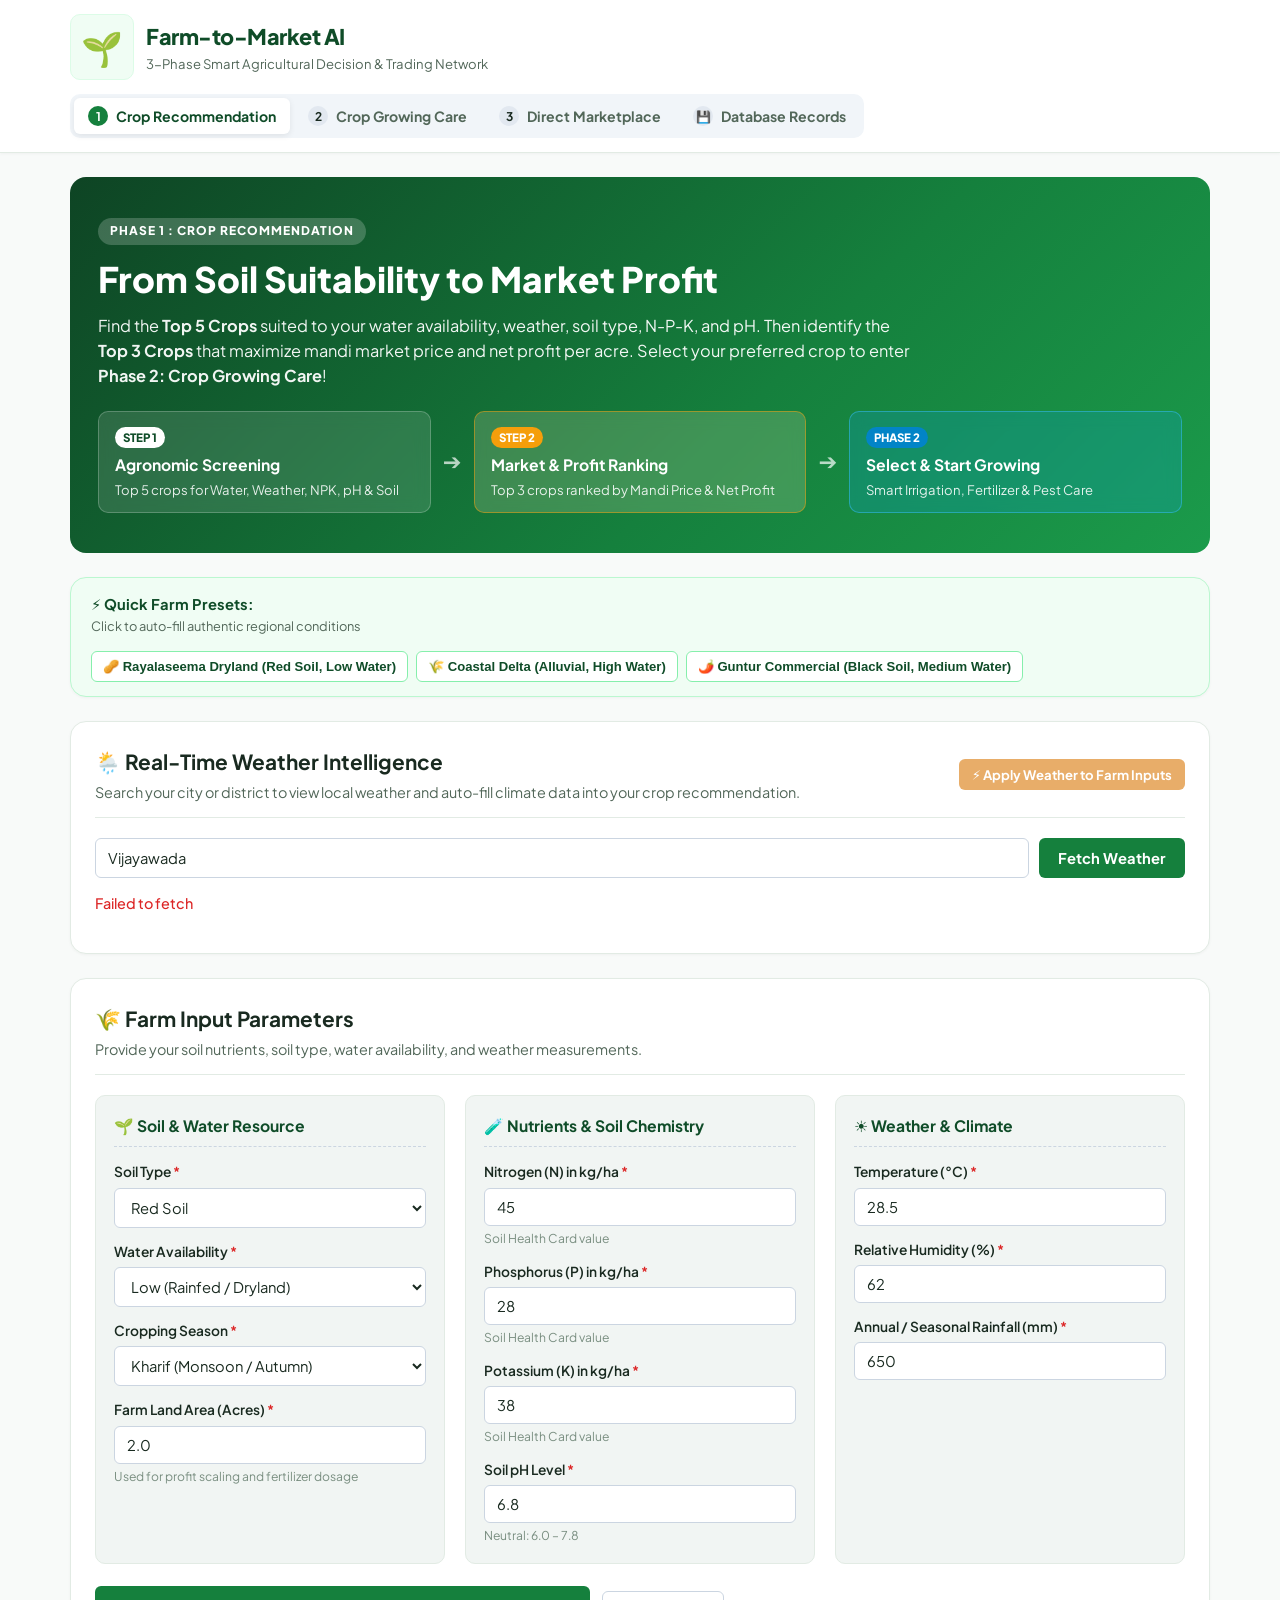
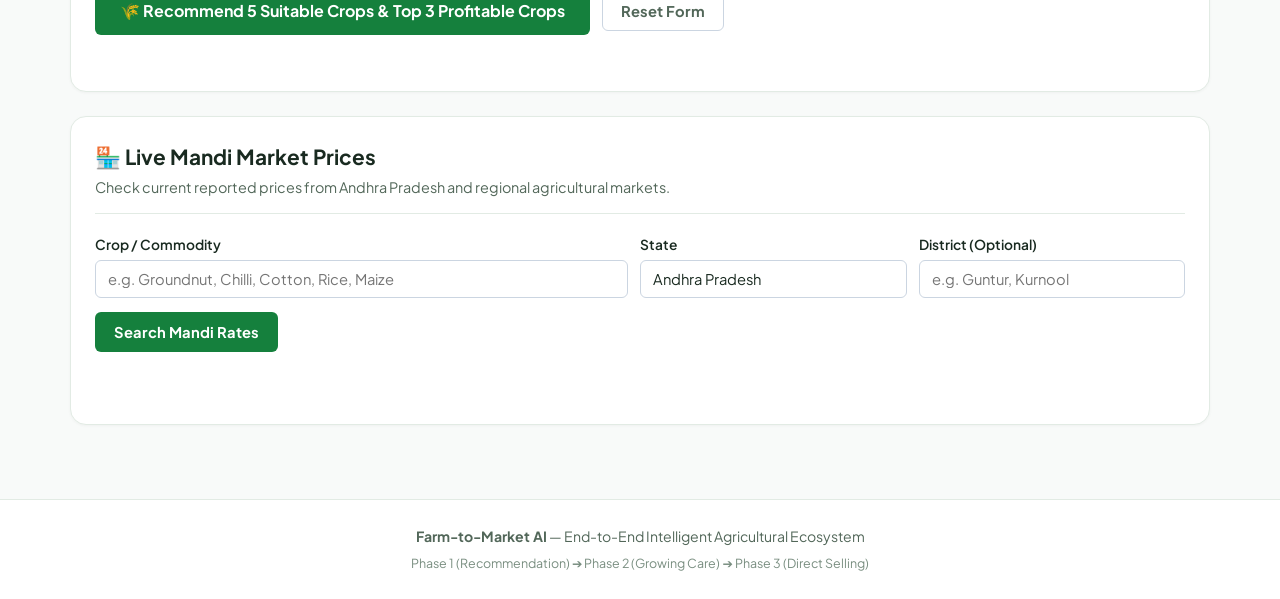
==== commit 1524983c: "Train AP 67-class disease, pest and weed ensemble model, integrate persistent database, physical ima" ====
--- a/frontend/index.html
+++ b/frontend/index.html
@@ -22,7 +22,7 @@
         </div>
       </div>
       
-      <!-- Top Navigation Tabs for the 3 Phases -->
+      <!-- Top Navigation Tabs for the 3 Phases + Database Storage -->
       <nav class="phase-nav-tabs">
         <button type="button" class="phase-nav-btn active" id="navPhase1Btn" data-phase="1">
           <span class="nav-num">1</span>
@@ -35,6 +35,10 @@
         <button type="button" class="phase-nav-btn" id="navPhase3Btn" data-phase="3">
           <span class="nav-num">3</span>
           <span class="nav-title">Direct Marketplace</span>
+        </button>
+        <button type="button" class="phase-nav-btn" id="navDatabaseBtn" data-phase="4">
+          <span class="nav-num">💾</span>
+          <span class="nav-title">Database Records</span>
         </button>
       </nav>
     </div>
@@ -422,18 +426,26 @@
       </div>
 
       <!-- =============================================================
-           MODULE 1: AI CROP PHOTO SCANNER (DISEASE, PEST & WEED DIAGNOSIS)
+           MODULE 1: AI CROP PHOTO SCANNER (PRETRAINED MOBILENETV2 PLANTVILLAGE)
            ============================================================= -->
       <section class="card vision-scanner-section" id="visionScannerSection">
         <div class="card-header">
           <div>
             <h3>📸 AI Crop Photo Scanner: Disease, Pest & Weed Detection</h3>
             <p class="section-desc">
-              Upload a photo of your crop leaf, plant, insect pest, or field weed. 
-              The AI analyzes visual symptoms and provides dual <strong>Organic</strong> and <strong>Chemical</strong> treatments.
+              Powered by a <strong>Pretrained MobileNetV2 Deep Learning Neural Network</strong> (trained on PlantVillage 38-class dataset) 
+              coupled with computer vision analysis. Diagnoses plant pathogens, weeds, and insect pests with dual <strong>Organic</strong> and <strong>Chemical</strong> cures.
             </p>
           </div>
-          <span class="badge badge-warning">AI Vision Diagnosis</span>
+          <span class="badge badge-success" style="font-weight: 700;">🧠 Pretrained MobileNetV2 (PlantVillage 38-Class)</span>
+        </div>
+
+        <!-- Pretrained Model Info Banner -->
+        <div class="model-info-banner" style="background: #eff6ff; border: 1px solid #bfdbfe; border-radius: var(--radius-sm); padding: 10px 16px; margin-bottom: 16px; display: flex; align-items: center; justify-content: space-between; flex-wrap: wrap; gap: 8px;">
+          <div style="font-size: 0.9rem; color: #1e3a8a;">
+            <strong>🤖 Active Vision Model:</strong> <code>plant_disease_mobilenet_v2.onnx</code> (38-Class PlantVillage Deep CNN Backbone)
+          </div>
+          <span class="badge badge-market">CPU Inference: ~25ms</span>
         </div>
 
         <div class="scanner-container">
@@ -454,7 +466,7 @@
           <!-- Observation & Sample Selectors -->
           <div class="scanner-controls-panel">
             <div class="form-group">
-              <label for="visionCropSelect">Target Crop</label>
+              <label for="visionCropSelect">Target Crop / Category</label>
               <select id="visionCropSelect">
                 <option value="Chilli" selected>Chilli (Mirchi)</option>
                 <option value="Groundnut">Groundnut (Verusanaga)</option>
@@ -464,6 +476,12 @@
                 <option value="Black Gram">Black Gram (Minumu)</option>
                 <option value="Red Gram">Red Gram (Kandi)</option>
                 <option value="Sugarcane">Sugarcane (Cheruku)</option>
+                <option value="Bajra">Bajra (Sajjalu / Pearl Millet)</option>
+                <option value="Bengal Gram">Bengal Gram (Sanagalu / Chickpea)</option>
+                <option value="Green Gram">Green Gram (Pesalu / Moong)</option>
+                <option value="Jowar">Jowar (Jonnalu / Sorghum)</option>
+                <option value="Pest">Insect Pest Infestation</option>
+                <option value="Weed">Weed Infestation</option>
               </select>
             </div>
 
@@ -474,13 +492,16 @@
 
             <!-- Quick Demo Sample Photos -->
             <div class="sample-photos-bar">
-              <small><strong>Or Test Instantly with Sample Photos:</strong></small>
+              <small><strong>Test Instantly with Trained Real Dataset Samples:</strong></small>
               <div class="sample-btn-group">
                 <button type="button" class="sample-chip-btn" id="sampleChilliAnthracnose">🌶️ Chilli Leaf Rot</button>
+                <button type="button" class="sample-chip-btn" id="sampleRiceBlast">🌾 Rice Blast Lesion</button>
                 <button type="button" class="sample-chip-btn" id="sampleGroundnutTikka">🥜 Groundnut Tikka Spot</button>
-                <button type="button" class="sample-chip-btn" id="samplePestCurl">🐛 Leaf Curl & Thrips</button>
-                <button type="button" class="sample-chip-btn" id="sampleRiceBlast">🌾 Rice Blast Lesion</button>
-                <button type="button" class="sample-chip-btn" id="sampleWeedInfest">🌿 Weed Overgrowth</button>
+                <button type="button" class="sample-chip-btn" id="sampleCottonBlight">🌿 Cotton Blight</button>
+                <button type="button" class="sample-chip-btn" id="sampleMaizeRust">🌽 Maize Rust</button>
+                <button type="button" class="sample-chip-btn" id="samplePestSpiderMites">🕷️ Spider Mites</button>
+                <button type="button" class="sample-chip-btn" id="samplePestAphids">🐛 Aphid Colony</button>
+                <button type="button" class="sample-chip-btn" id="sampleWeedNutgrass">🌾 Nutgrass Sedge</button>
                 <button type="button" class="sample-chip-btn" id="sampleHealthyCrop">🍃 Healthy Foliage</button>
               </div>
             </div>
@@ -501,9 +522,11 @@
                 <span id="diagCategoryBadge" class="badge badge-warning">Disease</span>
                 <span id="diagSeverityBadge" class="badge badge-soil">Severe</span>
                 <span class="badge badge-success">Confidence: <span id="diagConfidence">94.2%</span></span>
+                <span class="badge badge-market" id="diagModelBadge">🤖 Trained 67-Class Crop Disease, Pest & Weed Deep Ensemble</span>
               </div>
               <h3 id="diagTitle" class="diag-headline">Anthracnose & Fruit Rot (Dieback)</h3>
               <p id="diagPathogen" class="diag-sub">Pathogen: Colletotrichum capsici</p>
+              <div id="diagTopCandidatesWrap" style="margin: 8px 0; font-size: 0.85rem; color: var(--text-subtle);"></div>
             </div>
           </div>
 
@@ -760,41 +783,208 @@
       </section>
 
       <!-- =============================================================
-           MODULE 3: SMART IRRIGATION ADVISORY
+           MODULE 3: SMART IRRIGATION & IOT SENSOR CONTROLLER HUB
            ============================================================= -->
-      <section class="card irrigation-section">
+      <section class="card irrigation-section" id="smartIrrigationSection">
         <div class="card-header">
           <div>
-            <h3>💧 Smart Irrigation Advisory</h3>
-            <p class="section-desc">Calculates precise water volume needed, root zone moisture deficit, and watering schedule.</p>
-          </div>
-          <span class="badge badge-soil" id="irrigationStageBadge">Critical Stage</span>
-        </div>
-
-        <div class="irrigation-dashboard-grid">
+            <h3>💧 Smart Irrigation & IoT Sensor Controller Hub</h3>
+            <p class="section-desc">
+              Takes real-time Soil Moisture sensor data, subtracts daily rainfall, and computes 
+              exact water volume in Litres and water pump run-time in minutes with direct relay control.
+            </p>
+          </div>
+          <div style="display: flex; gap: 8px; align-items: center;">
+            <span class="badge badge-success" id="iotSensorNodeStatus">📡 IoT Node: Online</span>
+            <span class="badge badge-soil" id="irrigationStageBadge">Critical Growth Stage</span>
+          </div>
+        </div>
+
+        <!-- IoT Sensor Live Telemetry Bar -->
+        <div class="sensor-telemetry-banner">
+          <div class="telemetry-header">
+            <h4>🌱 Live In-Ground Soil Sensor Readings (RS485 / Capacitive Probe)</h4>
+            <div style="display: flex; gap: 8px;">
+              <button type="button" class="btn btn-secondary btn-sm" id="syncSensorBtn">🔄 Read Live Sensors</button>
+              <button type="button" class="btn btn-secondary btn-sm" id="fillFromSensorBtn">📋 Sync to Soil & Irrigation</button>
+            </div>
+          </div>
+          <div class="sensor-chips-grid">
+            <div class="sensor-chip">
+              <span class="sensor-chip-label">Soil Moisture</span>
+              <strong class="sensor-chip-val" id="sensorLiveMoisture">21.5%</strong>
+              <small class="sensor-chip-sub">Root zone probe</small>
+            </div>
+            <div class="sensor-chip">
+              <span class="sensor-chip-label">Nitrogen (N)</span>
+              <strong class="sensor-chip-val" id="sensorLiveN">38 kg/ha</strong>
+              <small class="sensor-chip-sub">Optical / Modbus</small>
+            </div>
+            <div class="sensor-chip">
+              <span class="sensor-chip-label">Phosphorus (P)</span>
+              <strong class="sensor-chip-val" id="sensorLiveP">22 kg/ha</strong>
+              <small class="sensor-chip-sub">Optical / Modbus</small>
+            </div>
+            <div class="sensor-chip">
+              <span class="sensor-chip-label">Potassium (K)</span>
+              <strong class="sensor-chip-val" id="sensorLiveK">34 kg/ha</strong>
+              <small class="sensor-chip-sub">Optical / Modbus</small>
+            </div>
+            <div class="sensor-chip">
+              <span class="sensor-chip-label">Soil pH</span>
+              <strong class="sensor-chip-val" id="sensorLivePH">6.8</strong>
+              <small class="sensor-chip-sub">ISFET probe</small>
+            </div>
+            <div class="sensor-chip">
+              <span class="sensor-chip-label">Today's Rainfall</span>
+              <strong class="sensor-chip-val" id="sensorLiveRain">0.0 mm</strong>
+              <small class="sensor-chip-sub">Weather / Tipping bucket</small>
+            </div>
+          </div>
+        </div>
+
+        <!-- Smart Irrigation Interactive Input Form -->
+        <div class="irrigation-inputs-panel">
+          <div class="inputs-row-four">
+            <div class="field-item">
+              <label for="irrSoilMoisture"><strong>Soil Moisture Level (%):</strong> <span class="req">*</span></label>
+              <input type="number" id="irrSoilMoisture" min="0" max="100" step="0.5" value="21.5">
+              <small class="field-hint">Field capacity: ~28-35%</small>
+            </div>
+
+            <div class="field-item">
+              <label for="irrRainToday"><strong>Rainfall Today (mm):</strong></label>
+              <input type="number" id="irrRainToday" min="0" max="500" step="0.5" value="0.0">
+              <small class="field-hint">Deducted from irrigation need</small>
+            </div>
+
+            <div class="field-item">
+              <label for="irrRainForecast"><strong>Forecast 24h Rain (mm):</strong></label>
+              <input type="number" id="irrRainForecast" min="0" max="500" step="0.5" value="0.0">
+              <small class="field-hint">Delays pump if rain anticipated</small>
+            </div>
+
+            <div class="field-item">
+              <label for="irrPumpRating"><strong>Water Pump Capacity (HP):</strong></label>
+              <select id="irrPumpRating">
+                <option value="0.5 HP">0.5 HP (~75 L/min)</option>
+                <option value="1.0 HP" selected>1.0 HP (~150 L/min - Standard)</option>
+                <option value="2.0 HP">2.0 HP (~300 L/min)</option>
+                <option value="3.0 HP">3.0 HP (~480 L/min)</option>
+                <option value="5.0 HP">5.0 HP (~800 L/min)</option>
+              </select>
+            </div>
+          </div>
+
+          <div class="inputs-row-four" style="margin-top: 10px;">
+            <div class="field-item">
+              <label for="irrMethod"><strong>Irrigation System:</strong></label>
+              <select id="irrMethod">
+                <option value="Drip Irrigation" selected>Drip Irrigation (90% Efficiency)</option>
+                <option value="Sprinkler Irrigation">Sprinkler Irrigation (75% Efficiency)</option>
+                <option value="Furrow / Flood Irrigation">Furrow / Flood (60% Efficiency)</option>
+              </select>
+            </div>
+
+            <div class="field-item">
+              <label for="irrLandAcres"><strong>Farm Land Area (Acres):</strong></label>
+              <input type="number" id="irrLandAcres" min="0.1" max="100" step="0.5" value="2.0">
+            </div>
+
+            <div class="field-item" style="grid-column: span 2; display: flex; align-items: flex-end;">
+              <button type="button" class="btn btn-primary" id="calcSmartIrrigationBtn" style="width: 100%; height: 42px;">
+                💧 Calculate Water Requirement & Pump Run-Time
+              </button>
+            </div>
+          </div>
+        </div>
+
+        <!-- Pump Operation & Relay Switch Banner -->
+        <div id="pumpDecisionBanner" class="pump-decision-card pump-running">
+          <div class="pump-banner-left">
+            <div class="pump-icon-wrap">
+              <span class="pump-spinning-icon" id="pumpIconVisual">⚙️</span>
+            </div>
+            <div>
+              <div class="pump-status-badge" id="pumpStatusBadge">⚡ PUMP ON — RUNNING REQUIRED</div>
+              <h3 id="pumpActionHeadline" class="pump-headline">Turn Water Pump ON for 102 Minutes</h3>
+              <p id="pumpReasonText" class="pump-sub">Root zone soil moisture is at 21.5% (deficient). 15,380 Litres required today.</p>
+            </div>
+          </div>
+          <div class="pump-banner-right">
+            <div class="pump-runtime-display">
+              <span class="runtime-label">Recommended Run-Time</span>
+              <strong id="pumpRuntimeDisplay" class="runtime-val">102 Mins</strong>
+              <small id="pumpTimingTip">Early Morning (6:00 - 8:30 AM)</small>
+            </div>
+            <button type="button" class="btn btn-relay-toggle" id="togglePumpRelayBtn">
+              🔌 Toggle Pump Relay (ON)
+            </button>
+          </div>
+        </div>
+
+        <!-- 3-Metrics Grid -->
+        <div class="irrigation-dashboard-grid" style="margin-top: 18px;">
           <div class="irrigation-metric-card">
-            <div class="metric-label">Daily Crop Water Requirement</div>
+            <div class="metric-label">Gross Water Volume Needed Today</div>
             <div class="metric-big-val" id="dailyWaterLiters">15,380 L</div>
-            <small class="metric-sub" id="dailyWaterMm">3.8 mm/day per acre</small>
+            <small class="metric-sub" id="dailyWaterMm">3.8 mm net depth for 2.0 Acres</small>
           </div>
 
           <div class="irrigation-metric-card">
-            <div class="metric-label">Soil Moisture Status</div>
+            <div class="metric-label">Soil Moisture Health (Root Zone)</div>
             <div class="metric-big-val status-badge-val" id="soilMoistureStatus">Dry / Deficit</div>
-            <small class="metric-sub" id="soilRetentionInfo">Water retention: 4 days (Red Soil)</small>
+            <small class="metric-sub" id="soilRetentionInfo">Field Capacity: 26% | PWP: 12%</small>
           </div>
 
           <div class="irrigation-metric-card highlight-card">
-            <div class="metric-label">Next Irrigation Schedule</div>
-            <div class="metric-big-val" id="nextIrrigationDays">Due Today</div>
-            <small class="metric-sub" id="irrigationActionText">Water root zone to field capacity.</small>
-          </div>
-        </div>
-
+            <div class="metric-label">Estimated Energy Consumption</div>
+            <div class="metric-big-val" id="pumpEnergyKwh">1.5 kWh</div>
+            <small class="metric-sub" id="irrigationActionText">At 1.0 HP pump rating</small>
+          </div>
+        </div>
+
+        <!-- Advisory Callout -->
         <div class="advisory-callout-box">
-          <strong>💡 Agronomic Irrigation Tip:</strong>
-          <span id="irrigationTipText">Ensure optimum moisture during pegging for pod entry into soil. Avoid standing water.</span>
-        </div>
+          <strong>💡 Smart Irrigation Agronomic Rule:</strong>
+          <span id="irrigationTipText">Ensure optimum root zone moisture during flowering and pegging. Drip system reduces fungal foliar blight by preventing leaf wetness.</span>
+        </div>
+
+        <!-- Hardware & Sensor Hookup Guide (Collapsible) -->
+        <details class="hardware-wiring-details" style="margin-top: 14px; background: var(--surface-alt); padding: 12px 16px; border-radius: var(--radius-md); border: 1px solid var(--border-color);">
+          <summary style="font-weight: 600; cursor: pointer; color: var(--primary-dark);">
+            🛠️ Hardware Setup Guide: Connecting Soil Moisture Sensor, NPK Sensor & Pump Relay to ESP32
+          </summary>
+          <div style="margin-top: 10px; font-size: 0.9rem; line-height: 1.6; color: var(--text-color);">
+            <p><strong>Required Components:</strong> ESP32 Microcontroller (or Arduino UNO + ESP8266), Capacitive Soil Moisture Sensor v1.2 (Analog Pin A0), RS485 NPK Soil Sensor (MAX485 module to Serial2 RX2/TX2), 5V Single-Channel Relay Module (Pin D7), and 12V/220V Water Pump.</p>
+            <p><strong>Arduino / ESP32 Code Sketch (Sends Telemetry via HTTP POST):</strong></p>
+            <pre style="background: #1e293b; color: #f8fafc; padding: 10px; border-radius: 6px; overflow-x: auto; font-size: 0.82rem; margin: 6px 0;">
+#include &lt;WiFi.h&gt;
+#include &lt;HTTPClient.h&gt;
+
+const char* ssid = "YOUR_WIFI_SSID";
+const char* password = "YOUR_WIFI_PASSWORD";
+const char* serverUrl = "http://YOUR_PC_IP:5000/api/sensors/telemetry";
+
+#define MOISTURE_PIN 36 // ADC1_CH0 (VP)
+#define RELAY_PIN 23    // GPIO connected to Relay IN
+
+void loop() {
+  int rawValue = analogRead(MOISTURE_PIN);
+  float moisturePct = map(rawValue, 3200, 1400, 0, 100); // Calibrated Dry vs Wet
+  
+  HTTPClient http;
+  http.begin(serverUrl);
+  http.addHeader("Content-Type", "application/json");
+  String payload = "{\"soil_moisture_pct\":" + String(moisturePct) + "}";
+  int httpCode = http.POST(payload);
+  http.end();
+  delay(15000); // Send every 15 seconds
+}
+            </pre>
+            <p><strong>Automated Pump Relay Control:</strong> The web app can toggle the pump relay directly by calling <code>POST /api/irrigation/pump-control</code> with <code>{"state": "ON"|"OFF"}</code>.</p>
+          </div>
+        </details>
       </section>
 
       <!-- Module 2: Fertilizer Dosage & NPK Deficit Calculator -->
@@ -847,14 +1037,17 @@
         </div>
       </section>
 
-      <!-- Module 3: Weed, Pest & Disease Protection -->
+      <!-- Module 4: Weed, Pest & Disease Protection -->
       <section class="card pest-weed-section">
         <div class="card-header">
           <div>
-            <h3>🛡️ Weed & Pest Protection Protocol</h3>
-            <p class="section-desc">Diagnostic identification, organic bio-remedies, and targeted chemical controls for your crop.</p>
-          </div>
-          <span class="badge badge-warning">Crop Health Guard</span>
+            <h3>🛡️ Disease, Weed & Pest Protection Protocols (Pretrained Deep Learning Knowledge Base)</h3>
+            <p class="section-desc">
+              Comprehensive pathogen, weed, and insect pest profiles matching the <strong>Pretrained MobileNetV2 PlantVillage</strong> deep learning model, 
+              complete with dual <strong>Organic Biocontrol</strong> and <strong>Chemical Formulations</strong>.
+            </p>
+          </div>
+          <span class="badge badge-market">MobileNetV2 Diagnostic Matrix</span>
         </div>
 
         <div id="pestDiagnosticsGrid" class="pest-cards-grid"></div>
@@ -1045,6 +1238,108 @@
 
     </div><!-- End Phase 3 Container -->
 
+    <!-- ===================================================================
+         DATABASE RECORDS & MULTI-PHASE ACTIVITY HISTORY (PERSISTENT STORAGE)
+         =================================================================== -->
+    <div id="databaseContainer" class="phase-container">
+
+      <!-- Hero Banner -->
+      <section class="hero-banner" style="background: linear-gradient(135deg, #0f172a 0%, #1e293b 100%); color: #ffffff;">
+        <div class="hero-content">
+          <span class="phase-pill" style="background: #38bdf8; color: #0f172a;">💾 PERSISTENT DATABASE STORAGE</span>
+          <h2>Farmer Interaction & AI Decision Audit Logs</h2>
+          <p>
+            All farmer inputs entered and AI outputs generated across <strong>Phase 1</strong> (Crop Recommendation), 
+            <strong>Phase 2</strong> (Smart Irrigation, Soil & Fertilizer, Disease / Pest / Weed Diagnoses), and 
+            <strong>Phase 3</strong> (Direct Marketplace Listings & Buyer Inquiries) are permanently stored in an 
+            ACID-compliant <strong>SQLite Database</strong> file and synchronized to a human-readable <strong>JSONL audit log</strong> file.
+          </p>
+
+          <!-- Storage File Indicators -->
+          <div style="display: grid; grid-template-columns: repeat(auto-fit, minmax(300px, 1fr)); gap: 14px; margin-top: 18px;">
+            <div style="background: rgba(255, 255, 255, 0.08); border: 1px solid rgba(255, 255, 255, 0.15); border-radius: var(--radius-md); padding: 14px;">
+              <div style="font-size: 0.8rem; text-transform: uppercase; color: #94a3b8; font-weight: 700;">📁 SQLite Relational Database File</div>
+              <div style="font-size: 0.95rem; font-weight: 700; color: #38bdf8; margin: 4px 0;" id="dbFilePathDisplay">backend/data/farm_database.db</div>
+              <div style="font-size: 0.8rem; color: #cbd5e1;">Transactional multi-table persistent storage (<span id="dbFileSizeDisplay">-- KB</span>)</div>
+            </div>
+            <div style="background: rgba(255, 255, 255, 0.08); border: 1px solid rgba(255, 255, 255, 0.15); border-radius: var(--radius-md); padding: 14px;">
+              <div style="font-size: 0.8rem; text-transform: uppercase; color: #94a3b8; font-weight: 700;">📝 Stream Audit File (JSONL)</div>
+              <div style="font-size: 0.95rem; font-weight: 700; color: #4ade80; margin: 4px 0;" id="dbLogPathDisplay">backend/data/farm_activity_log.jsonl</div>
+              <div style="font-size: 0.8rem; color: #cbd5e1;">Chronological line-by-line event history (<span id="dbLogSizeDisplay">-- KB</span>)</div>
+            </div>
+          </div>
+        </div>
+      </section>
+
+      <!-- Database Statistics Overview Bar -->
+      <section class="card" style="margin-bottom: 24px;">
+        <div style="display: flex; justify-content: space-between; align-items: center; flex-wrap: wrap; gap: 12px; margin-bottom: 16px;">
+          <div>
+            <h3>📊 Database Activity Summary</h3>
+            <p style="color: var(--text-muted); font-size: 0.9rem;">Real-time interaction counts persistently saved to disk.</p>
+          </div>
+          <button type="button" class="btn btn-secondary btn-sm" id="refreshDatabaseBtn">
+            🔄 Refresh Live Records
+          </button>
+        </div>
+
+        <div style="display: grid; grid-template-columns: repeat(auto-fit, minmax(160px, 1fr)); gap: 14px;">
+          <div class="meter-box" style="text-align: center; padding: 14px;">
+            <span style="font-size: 0.8rem; color: var(--text-muted); font-weight: 600;">Phase 1 Recommendations</span>
+            <strong id="statP1Count" style="display: block; font-size: 1.6rem; color: var(--primary); margin-top: 4px;">0</strong>
+          </div>
+          <div class="meter-box" style="text-align: center; padding: 14px;">
+            <span style="font-size: 0.8rem; color: var(--text-muted); font-weight: 600;">Phase 2 Smart Irrigation</span>
+            <strong id="statP2IrrCount" style="display: block; font-size: 1.6rem; color: var(--sky); margin-top: 4px;">0</strong>
+          </div>
+          <div class="meter-box" style="text-align: center; padding: 14px;">
+            <span style="font-size: 0.8rem; color: var(--text-muted); font-weight: 600;">Phase 2 Soil Tests</span>
+            <strong id="statP2SoilCount" style="display: block; font-size: 1.6rem; color: #854d0e; margin-top: 4px;">0</strong>
+          </div>
+          <div class="meter-box" style="text-align: center; padding: 14px;">
+            <span style="font-size: 0.8rem; color: var(--text-muted); font-weight: 600;">Phase 2 Vision Diagnoses</span>
+            <strong id="statP2DiagCount" style="display: block; font-size: 1.6rem; color: #dc2626; margin-top: 4px;">0</strong>
+          </div>
+          <div class="meter-box" style="text-align: center; padding: 14px;">
+            <span style="font-size: 0.8rem; color: var(--text-muted); font-weight: 600;">Phase 3 Market Lots</span>
+            <strong id="statP3ListCount" style="display: block; font-size: 1.6rem; color: var(--accent); margin-top: 4px;">0</strong>
+          </div>
+          <div class="meter-box" style="text-align: center; padding: 14px;">
+            <span style="font-size: 0.8rem; color: var(--text-muted); font-weight: 600;">Phase 3 Buyer Inquiries</span>
+            <strong id="statP3InqCount" style="display: block; font-size: 1.6rem; color: #7c3aed; margin-top: 4px;">0</strong>
+          </div>
+        </div>
+      </section>
+
+      <!-- Database Filter & Feed Section -->
+      <section class="card">
+        <div style="display: flex; justify-content: space-between; align-items: center; flex-wrap: wrap; gap: 12px; margin-bottom: 20px;">
+          <div>
+            <h3>📜 Stored Records Explorer</h3>
+            <p style="color: var(--text-muted); font-size: 0.88rem;">Filter records by phase to inspect inputs entered and AI outputs returned.</p>
+          </div>
+
+          <!-- Phase Filters -->
+          <div style="display: flex; gap: 8px; flex-wrap: wrap;" id="dbFilterPills">
+            <button type="button" class="sample-chip-btn active" data-db-phase="all">All Records</button>
+            <button type="button" class="sample-chip-btn" data-db-phase="phase1">Phase 1: Crops</button>
+            <button type="button" class="sample-chip-btn" data-db-phase="phase2_irr">Phase 2: Irrigation</button>
+            <button type="button" class="sample-chip-btn" data-db-phase="phase2_soil">Phase 2: Soil</button>
+            <button type="button" class="sample-chip-btn" data-db-phase="phase2_diag">Phase 2: Disease Diagnoses</button>
+            <button type="button" class="sample-chip-btn" data-db-phase="phase3">Phase 3: Market</button>
+          </div>
+        </div>
+
+        <p id="dbStatus" class="status"></p>
+
+        <!-- Records Feed Container -->
+        <div id="dbRecordsFeed" style="display: flex; flex-direction: column; gap: 14px;">
+          <p style="color: var(--text-muted); text-align: center; padding: 24px;">Loading database records...</p>
+        </div>
+      </section>
+
+    </div><!-- End Database Records Container -->
+
   </main>
 
   <!-- Buyer Contact Inquiry Modal -->
--- a/frontend/style.css
+++ b/frontend/style.css
@@ -356,6 +356,8 @@
 .badge-market { background: #fef3c7; color: #b45309; }
 .badge-success { background: #dcfce7; color: #15803d; }
 .badge-warning { background: #ffedd5; color: #c2410c; }
+.badge-sky { background: #e0f2fe; color: #0284c7; }
+.badge-accent { background: #fef3c7; color: #d97706; }
 
 /* Presets Bar */
 .presets-bar {
@@ -1512,3 +1514,216 @@
   color: #15803d;
   margin-bottom: 10px;
 }
+
+/* ==========================================================================
+   SMART IRRIGATION & IOT SENSOR CONTROLLER HUB STYLES
+   ========================================================================== */
+.sensor-telemetry-banner {
+  background: #f8fafc;
+  border: 1px solid var(--border);
+  border-radius: var(--radius-md);
+  padding: 16px 20px;
+  margin-bottom: 20px;
+}
+
+.telemetry-header {
+  display: flex;
+  justify-content: space-between;
+  align-items: center;
+  flex-wrap: wrap;
+  gap: 10px;
+  margin-bottom: 12px;
+}
+
+.telemetry-header h4 {
+  font-size: 0.95rem;
+  color: var(--primary-dark);
+  font-weight: 700;
+  margin: 0;
+}
+
+.sensor-chips-grid {
+  display: grid;
+  grid-template-columns: repeat(auto-fit, minmax(130px, 1fr));
+  gap: 10px;
+}
+
+.sensor-chip {
+  background: white;
+  border: 1px solid var(--border);
+  border-radius: var(--radius-sm);
+  padding: 8px 12px;
+  text-align: center;
+  box-shadow: 0 1px 2px rgba(0,0,0,0.03);
+}
+
+.sensor-chip-label {
+  display: block;
+  font-size: 0.72rem;
+  color: var(--text-subtle);
+  text-transform: uppercase;
+  font-weight: 600;
+}
+
+.sensor-chip-val {
+  display: block;
+  font-size: 1.15rem;
+  font-weight: 800;
+  color: var(--primary-dark);
+  margin: 2px 0;
+}
+
+.sensor-chip-sub {
+  font-size: 0.68rem;
+  color: var(--text-muted);
+}
+
+.irrigation-inputs-panel {
+  background: white;
+  border: 1px solid var(--border);
+  border-radius: var(--radius-md);
+  padding: 18px 20px;
+  margin-bottom: 20px;
+}
+
+.inputs-row-four {
+  display: grid;
+  grid-template-columns: repeat(auto-fit, minmax(200px, 1fr));
+  gap: 16px;
+}
+
+/* Pump Decision Card */
+.pump-decision-card {
+  display: flex;
+  justify-content: space-between;
+  align-items: center;
+  flex-wrap: wrap;
+  gap: 20px;
+  padding: 22px 24px;
+  border-radius: var(--radius-lg);
+  margin-bottom: 20px;
+  box-shadow: var(--shadow-md);
+  transition: all 0.3s ease;
+}
+
+.pump-decision-card.pump-running {
+  background: linear-gradient(135deg, #f0fdf4 0%, #dcfce7 100%);
+  border: 2px solid #22c55e;
+}
+
+.pump-decision-card.pump-stopped {
+  background: linear-gradient(135deg, #f8fafc 0%, #f1f5f9 100%);
+  border: 2px solid #94a3b8;
+}
+
+.pump-banner-left {
+  display: flex;
+  align-items: center;
+  gap: 16px;
+  flex: 1;
+  min-width: 280px;
+}
+
+.pump-icon-wrap {
+  width: 58px;
+  height: 58px;
+  border-radius: 50%;
+  background: white;
+  display: flex;
+  align-items: center;
+  justify-content: center;
+  font-size: 1.8rem;
+  box-shadow: 0 2px 8px rgba(0,0,0,0.08);
+}
+
+.pump-decision-card.pump-running .pump-spinning-icon {
+  animation: spin 3s linear infinite;
+  display: inline-block;
+}
+
+@keyframes spin {
+  100% { transform: rotate(360deg); }
+}
+
+.pump-status-badge {
+  font-size: 0.76rem;
+  font-weight: 800;
+  letter-spacing: 0.5px;
+  text-transform: uppercase;
+  margin-bottom: 4px;
+}
+
+.pump-running .pump-status-badge {
+  color: #15803d;
+}
+
+.pump-stopped .pump-status-badge {
+  color: #475569;
+}
+
+.pump-headline {
+  font-size: 1.25rem;
+  font-weight: 800;
+  color: var(--text-main);
+  margin: 0 0 4px 0;
+}
+
+.pump-sub {
+  font-size: 0.88rem;
+  color: var(--text-muted);
+  margin: 0;
+}
+
+.pump-banner-right {
+  display: flex;
+  align-items: center;
+  gap: 18px;
+  flex-wrap: wrap;
+}
+
+.pump-runtime-display {
+  text-align: right;
+  background: white;
+  padding: 10px 16px;
+  border-radius: var(--radius-sm);
+  border: 1px solid var(--border);
+}
+
+.runtime-label {
+  display: block;
+  font-size: 0.72rem;
+  color: var(--text-subtle);
+  text-transform: uppercase;
+  font-weight: 600;
+}
+
+.runtime-val {
+  display: block;
+  font-size: 1.4rem;
+  font-weight: 900;
+  color: var(--primary-dark);
+}
+
+.btn-relay-toggle {
+  background: var(--primary);
+  color: white;
+  border: none;
+  font-weight: 700;
+  padding: 12px 18px;
+  border-radius: var(--radius-md);
+  cursor: pointer;
+  box-shadow: var(--shadow-sm);
+  transition: all 0.2s ease;
+}
+
+.btn-relay-toggle:hover {
+  background: var(--primary-dark);
+  transform: translateY(-1px);
+}
+
+.btn-relay-toggle.active-on {
+  background: #dc2626;
+}
+.btn-relay-toggle.active-on:hover {
+  background: #b91c1c;
+}
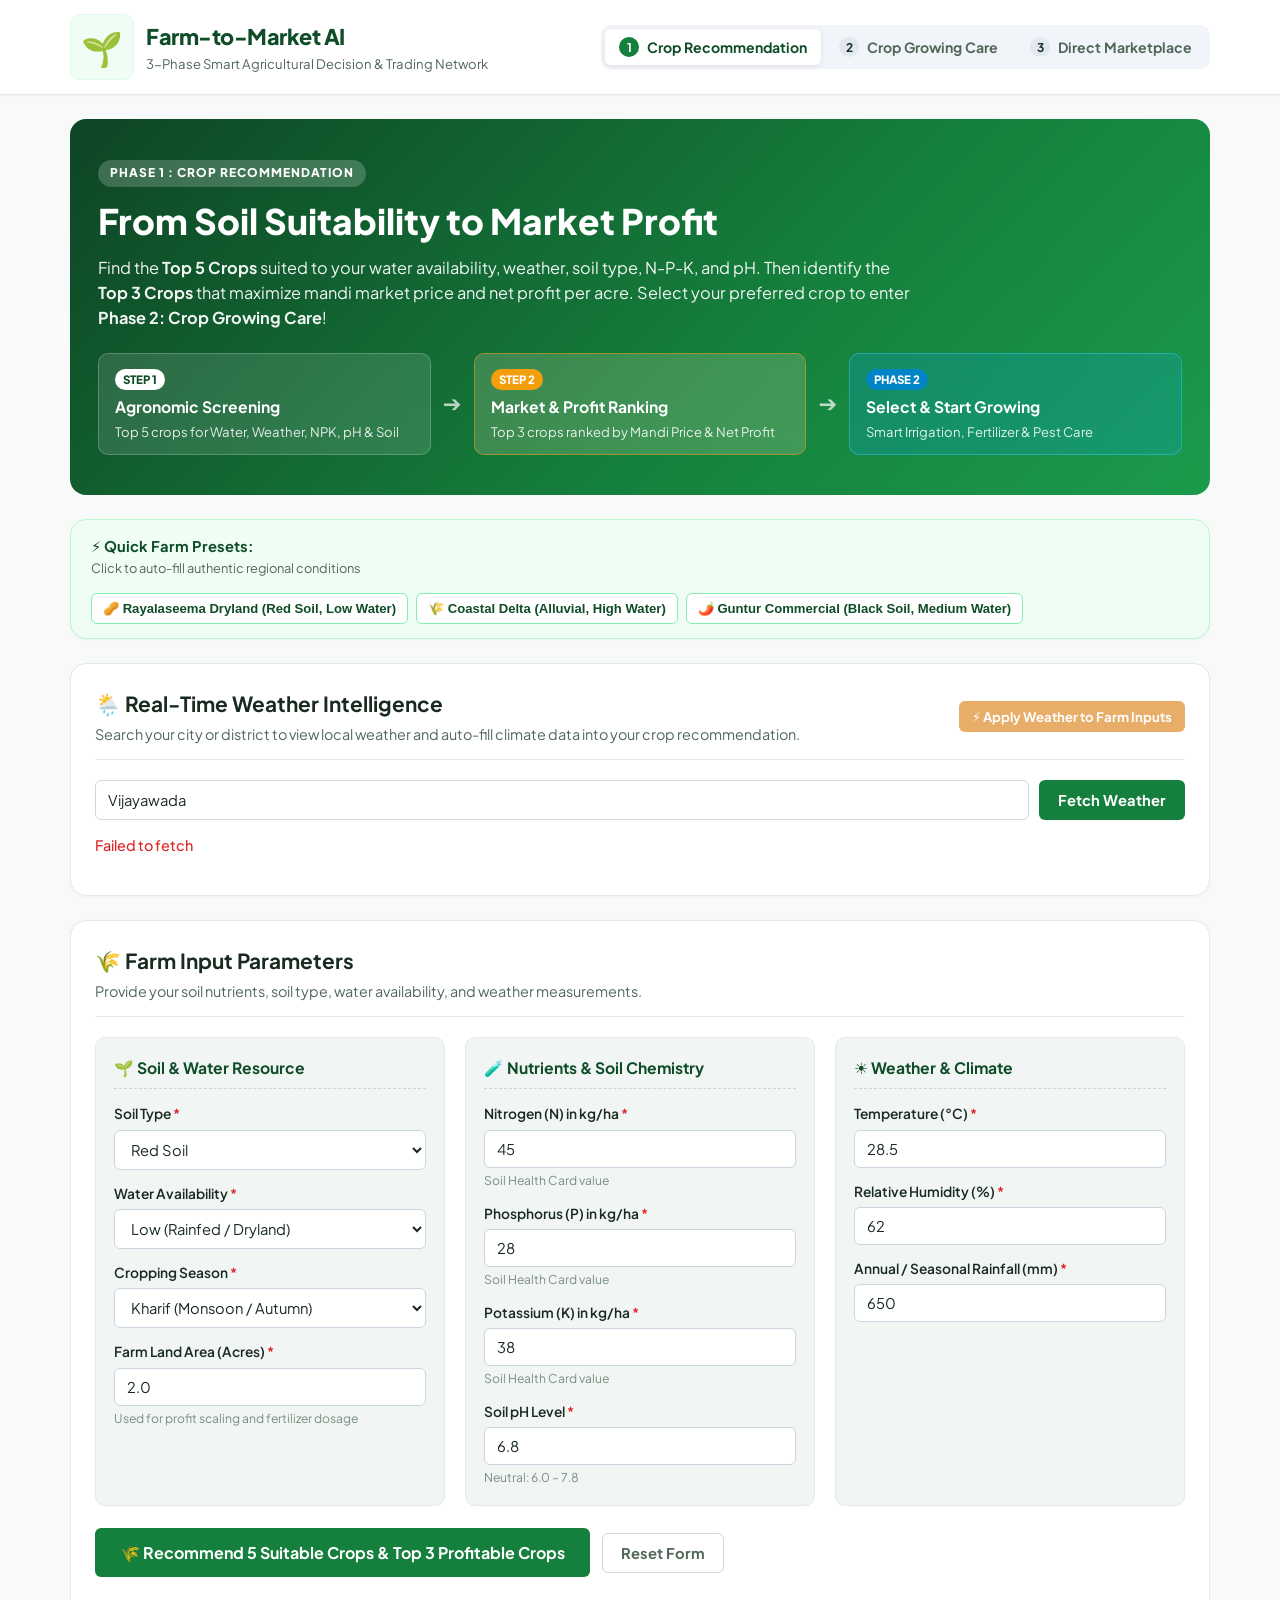
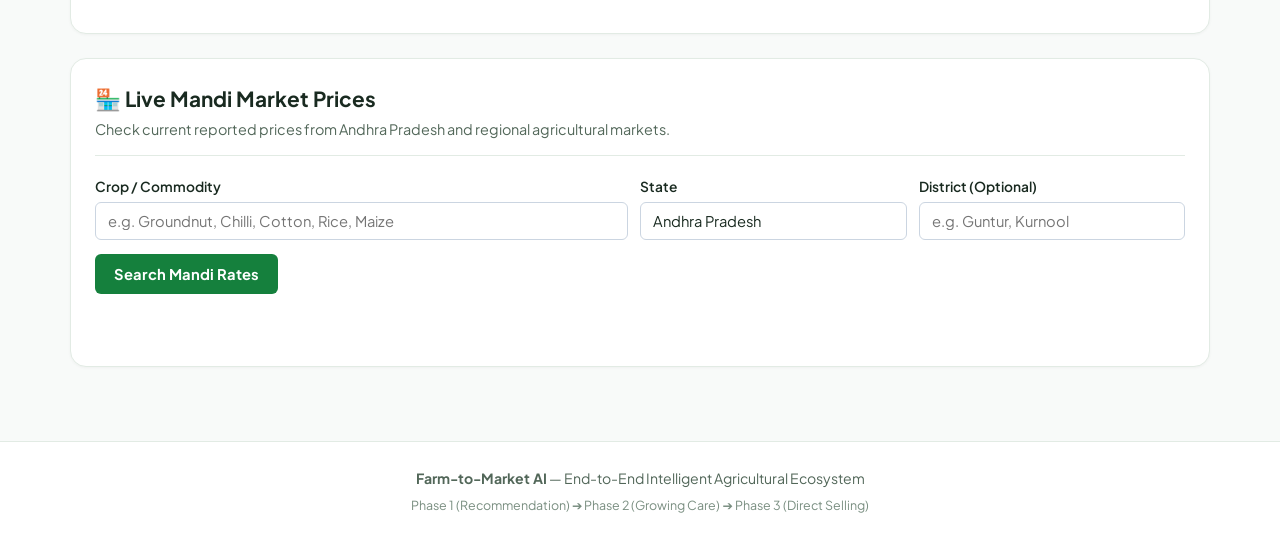
==== commit a7a07261: "Remove database UI elements from website and serve frontend web app directly from Flask backend" ====
--- a/frontend/index.html
+++ b/frontend/index.html
@@ -22,7 +22,7 @@
         </div>
       </div>
       
-      <!-- Top Navigation Tabs for the 3 Phases + Database Storage -->
+      <!-- Top Navigation Tabs for the 3 Phases -->
       <nav class="phase-nav-tabs">
         <button type="button" class="phase-nav-btn active" id="navPhase1Btn" data-phase="1">
           <span class="nav-num">1</span>
@@ -35,10 +35,6 @@
         <button type="button" class="phase-nav-btn" id="navPhase3Btn" data-phase="3">
           <span class="nav-num">3</span>
           <span class="nav-title">Direct Marketplace</span>
-        </button>
-        <button type="button" class="phase-nav-btn" id="navDatabaseBtn" data-phase="4">
-          <span class="nav-num">💾</span>
-          <span class="nav-title">Database Records</span>
         </button>
       </nav>
     </div>
@@ -1238,108 +1234,6 @@
 
     </div><!-- End Phase 3 Container -->
 
-    <!-- ===================================================================
-         DATABASE RECORDS & MULTI-PHASE ACTIVITY HISTORY (PERSISTENT STORAGE)
-         =================================================================== -->
-    <div id="databaseContainer" class="phase-container">
-
-      <!-- Hero Banner -->
-      <section class="hero-banner" style="background: linear-gradient(135deg, #0f172a 0%, #1e293b 100%); color: #ffffff;">
-        <div class="hero-content">
-          <span class="phase-pill" style="background: #38bdf8; color: #0f172a;">💾 PERSISTENT DATABASE STORAGE</span>
-          <h2>Farmer Interaction & AI Decision Audit Logs</h2>
-          <p>
-            All farmer inputs entered and AI outputs generated across <strong>Phase 1</strong> (Crop Recommendation), 
-            <strong>Phase 2</strong> (Smart Irrigation, Soil & Fertilizer, Disease / Pest / Weed Diagnoses), and 
-            <strong>Phase 3</strong> (Direct Marketplace Listings & Buyer Inquiries) are permanently stored in an 
-            ACID-compliant <strong>SQLite Database</strong> file and synchronized to a human-readable <strong>JSONL audit log</strong> file.
-          </p>
-
-          <!-- Storage File Indicators -->
-          <div style="display: grid; grid-template-columns: repeat(auto-fit, minmax(300px, 1fr)); gap: 14px; margin-top: 18px;">
-            <div style="background: rgba(255, 255, 255, 0.08); border: 1px solid rgba(255, 255, 255, 0.15); border-radius: var(--radius-md); padding: 14px;">
-              <div style="font-size: 0.8rem; text-transform: uppercase; color: #94a3b8; font-weight: 700;">📁 SQLite Relational Database File</div>
-              <div style="font-size: 0.95rem; font-weight: 700; color: #38bdf8; margin: 4px 0;" id="dbFilePathDisplay">backend/data/farm_database.db</div>
-              <div style="font-size: 0.8rem; color: #cbd5e1;">Transactional multi-table persistent storage (<span id="dbFileSizeDisplay">-- KB</span>)</div>
-            </div>
-            <div style="background: rgba(255, 255, 255, 0.08); border: 1px solid rgba(255, 255, 255, 0.15); border-radius: var(--radius-md); padding: 14px;">
-              <div style="font-size: 0.8rem; text-transform: uppercase; color: #94a3b8; font-weight: 700;">📝 Stream Audit File (JSONL)</div>
-              <div style="font-size: 0.95rem; font-weight: 700; color: #4ade80; margin: 4px 0;" id="dbLogPathDisplay">backend/data/farm_activity_log.jsonl</div>
-              <div style="font-size: 0.8rem; color: #cbd5e1;">Chronological line-by-line event history (<span id="dbLogSizeDisplay">-- KB</span>)</div>
-            </div>
-          </div>
-        </div>
-      </section>
-
-      <!-- Database Statistics Overview Bar -->
-      <section class="card" style="margin-bottom: 24px;">
-        <div style="display: flex; justify-content: space-between; align-items: center; flex-wrap: wrap; gap: 12px; margin-bottom: 16px;">
-          <div>
-            <h3>📊 Database Activity Summary</h3>
-            <p style="color: var(--text-muted); font-size: 0.9rem;">Real-time interaction counts persistently saved to disk.</p>
-          </div>
-          <button type="button" class="btn btn-secondary btn-sm" id="refreshDatabaseBtn">
-            🔄 Refresh Live Records
-          </button>
-        </div>
-
-        <div style="display: grid; grid-template-columns: repeat(auto-fit, minmax(160px, 1fr)); gap: 14px;">
-          <div class="meter-box" style="text-align: center; padding: 14px;">
-            <span style="font-size: 0.8rem; color: var(--text-muted); font-weight: 600;">Phase 1 Recommendations</span>
-            <strong id="statP1Count" style="display: block; font-size: 1.6rem; color: var(--primary); margin-top: 4px;">0</strong>
-          </div>
-          <div class="meter-box" style="text-align: center; padding: 14px;">
-            <span style="font-size: 0.8rem; color: var(--text-muted); font-weight: 600;">Phase 2 Smart Irrigation</span>
-            <strong id="statP2IrrCount" style="display: block; font-size: 1.6rem; color: var(--sky); margin-top: 4px;">0</strong>
-          </div>
-          <div class="meter-box" style="text-align: center; padding: 14px;">
-            <span style="font-size: 0.8rem; color: var(--text-muted); font-weight: 600;">Phase 2 Soil Tests</span>
-            <strong id="statP2SoilCount" style="display: block; font-size: 1.6rem; color: #854d0e; margin-top: 4px;">0</strong>
-          </div>
-          <div class="meter-box" style="text-align: center; padding: 14px;">
-            <span style="font-size: 0.8rem; color: var(--text-muted); font-weight: 600;">Phase 2 Vision Diagnoses</span>
-            <strong id="statP2DiagCount" style="display: block; font-size: 1.6rem; color: #dc2626; margin-top: 4px;">0</strong>
-          </div>
-          <div class="meter-box" style="text-align: center; padding: 14px;">
-            <span style="font-size: 0.8rem; color: var(--text-muted); font-weight: 600;">Phase 3 Market Lots</span>
-            <strong id="statP3ListCount" style="display: block; font-size: 1.6rem; color: var(--accent); margin-top: 4px;">0</strong>
-          </div>
-          <div class="meter-box" style="text-align: center; padding: 14px;">
-            <span style="font-size: 0.8rem; color: var(--text-muted); font-weight: 600;">Phase 3 Buyer Inquiries</span>
-            <strong id="statP3InqCount" style="display: block; font-size: 1.6rem; color: #7c3aed; margin-top: 4px;">0</strong>
-          </div>
-        </div>
-      </section>
-
-      <!-- Database Filter & Feed Section -->
-      <section class="card">
-        <div style="display: flex; justify-content: space-between; align-items: center; flex-wrap: wrap; gap: 12px; margin-bottom: 20px;">
-          <div>
-            <h3>📜 Stored Records Explorer</h3>
-            <p style="color: var(--text-muted); font-size: 0.88rem;">Filter records by phase to inspect inputs entered and AI outputs returned.</p>
-          </div>
-
-          <!-- Phase Filters -->
-          <div style="display: flex; gap: 8px; flex-wrap: wrap;" id="dbFilterPills">
-            <button type="button" class="sample-chip-btn active" data-db-phase="all">All Records</button>
-            <button type="button" class="sample-chip-btn" data-db-phase="phase1">Phase 1: Crops</button>
-            <button type="button" class="sample-chip-btn" data-db-phase="phase2_irr">Phase 2: Irrigation</button>
-            <button type="button" class="sample-chip-btn" data-db-phase="phase2_soil">Phase 2: Soil</button>
-            <button type="button" class="sample-chip-btn" data-db-phase="phase2_diag">Phase 2: Disease Diagnoses</button>
-            <button type="button" class="sample-chip-btn" data-db-phase="phase3">Phase 3: Market</button>
-          </div>
-        </div>
-
-        <p id="dbStatus" class="status"></p>
-
-        <!-- Records Feed Container -->
-        <div id="dbRecordsFeed" style="display: flex; flex-direction: column; gap: 14px;">
-          <p style="color: var(--text-muted); text-align: center; padding: 24px;">Loading database records...</p>
-        </div>
-      </section>
-
-    </div><!-- End Database Records Container -->
-
   </main>
 
   <!-- Buyer Contact Inquiry Modal -->
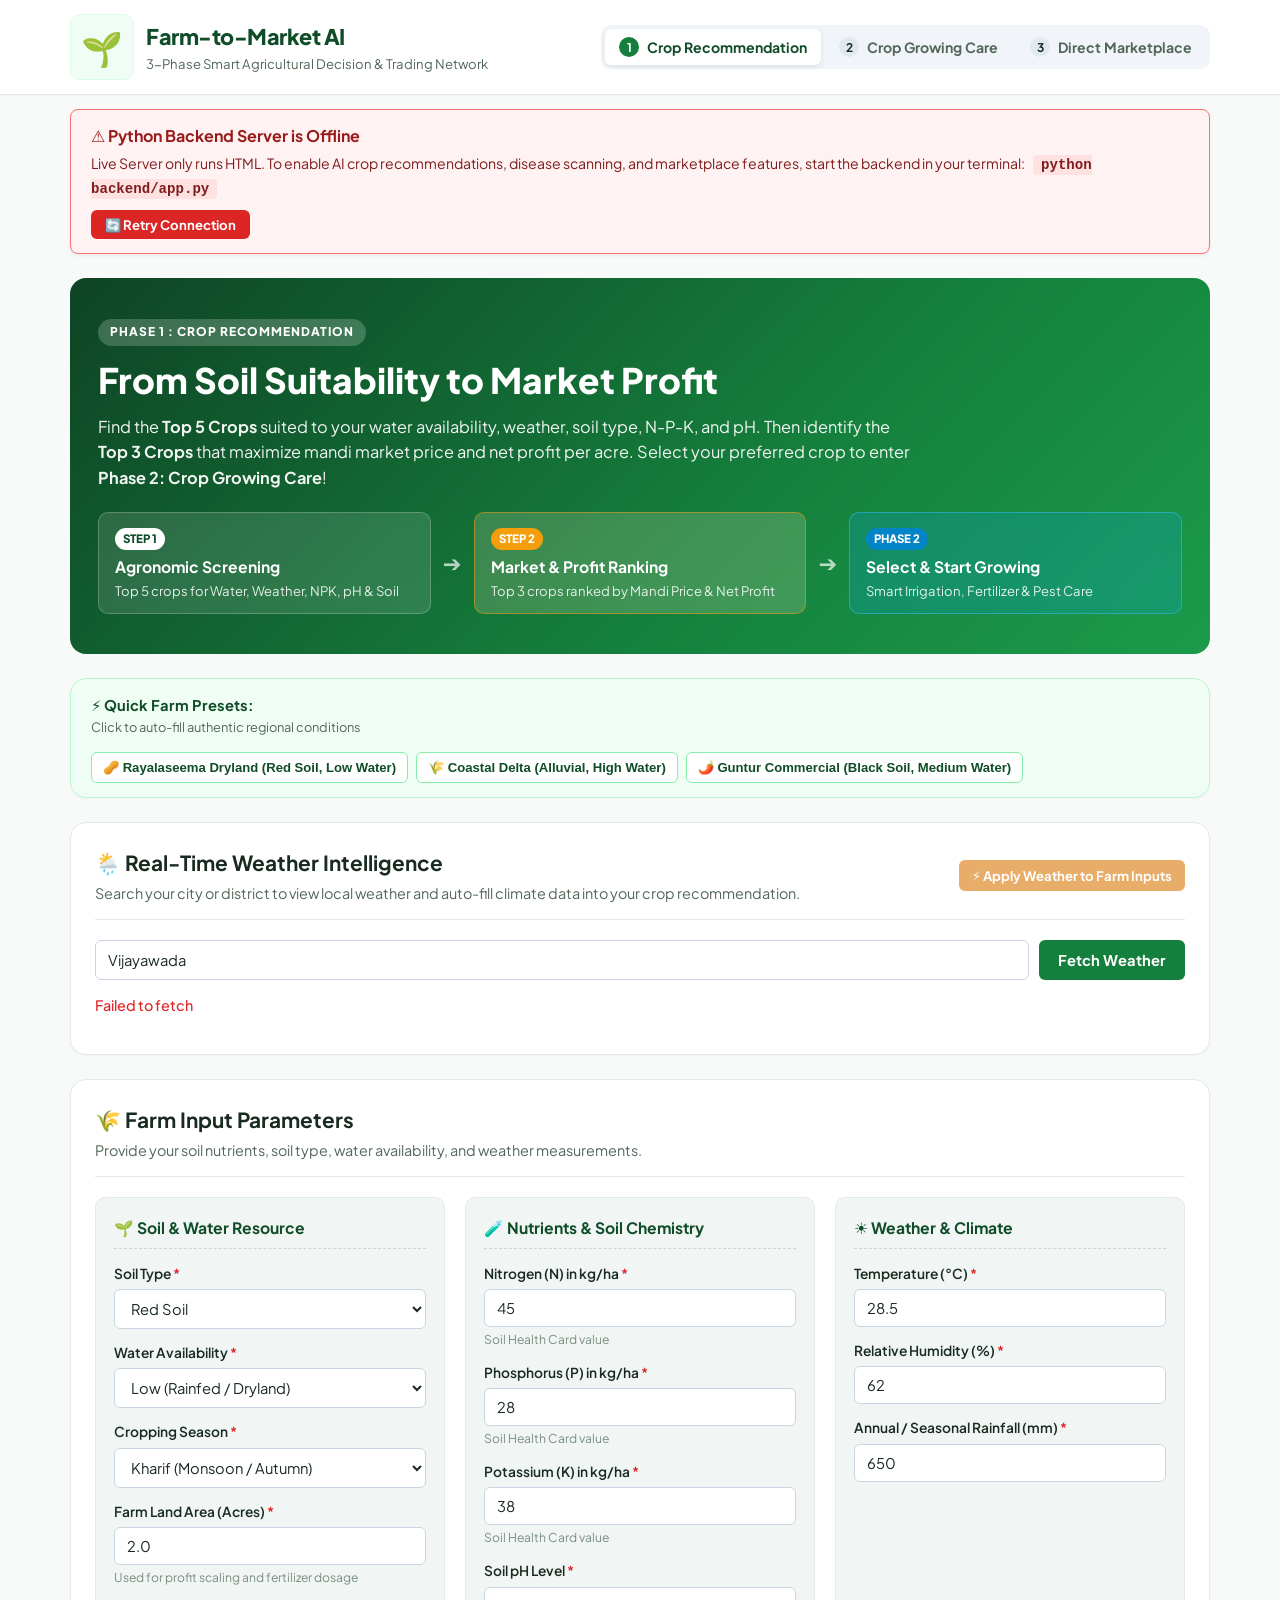
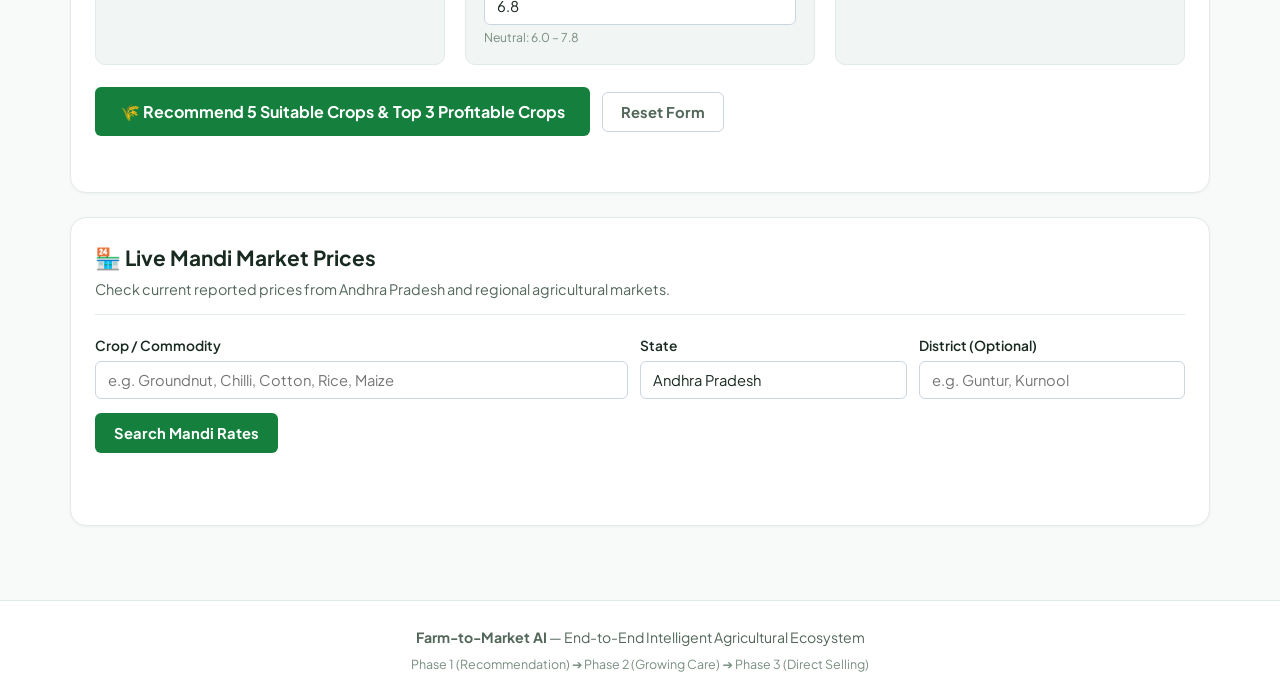
==== commit 37cadd87: "Enhance Live Server compatibility: 0.0.0.0 binding, auto IP fallback, health banner, and global scop" ====
--- a/frontend/index.html
+++ b/frontend/index.html
@@ -39,6 +39,22 @@
       </nav>
     </div>
   </header>
+
+  <!-- Offline Backend Warning (shown only if python backend/app.py is not running) -->
+  <div id="backendOfflineAlert" class="container" style="display: none; margin-top: 14px;">
+    <div style="background: #fef2f2; border: 1px solid #f87171; color: #991b1b; padding: 14px 20px; border-radius: 8px; display: flex; align-items: center; justify-content: space-between; flex-wrap: wrap; gap: 10px; box-shadow: 0 2px 4px rgba(0,0,0,0.05);">
+      <div>
+        <strong>⚠️ Python Backend Server is Offline</strong>
+        <p style="margin: 4px 0 0; font-size: 0.88rem; color: #7f1d1d;">
+          Live Server only runs HTML. To enable AI crop recommendations, disease scanning, and marketplace features, start the backend in your terminal:
+          <code style="background: #fee2e2; padding: 2px 8px; border-radius: 4px; font-weight: 700; margin-left: 6px;">python backend/app.py</code>
+        </p>
+      </div>
+      <button type="button" class="btn btn-sm" onclick="checkBackendHealth(true)" style="background: #dc2626; color: #ffffff; border: none; font-weight: 700; padding: 6px 14px; border-radius: 6px; cursor: pointer;">
+        🔄 Retry Connection
+      </button>
+    </div>
+  </div>
 
   <!-- Active Crop Banner (Syncs between Phase 1, Phase 2, and Phase 3) -->
   <div class="active-crop-sticky-bar" id="activeCropBar" style="display: none;">
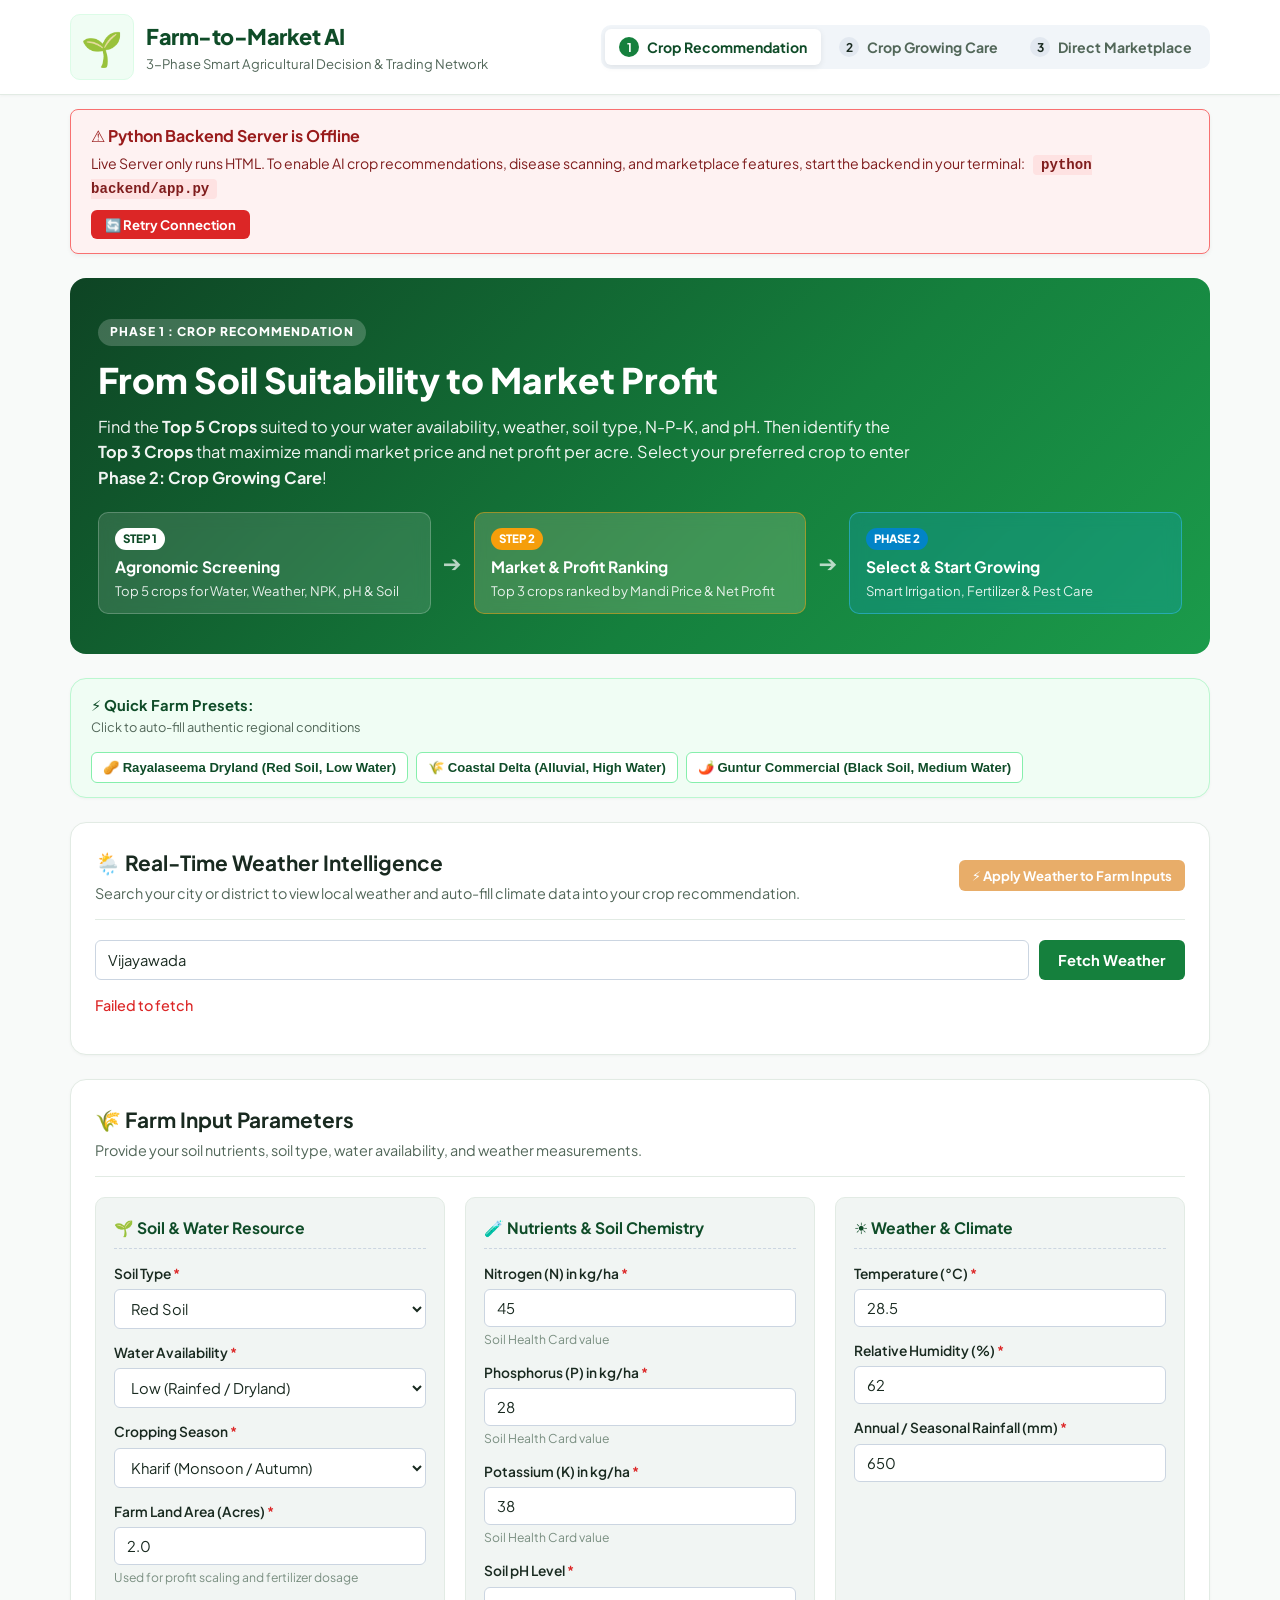
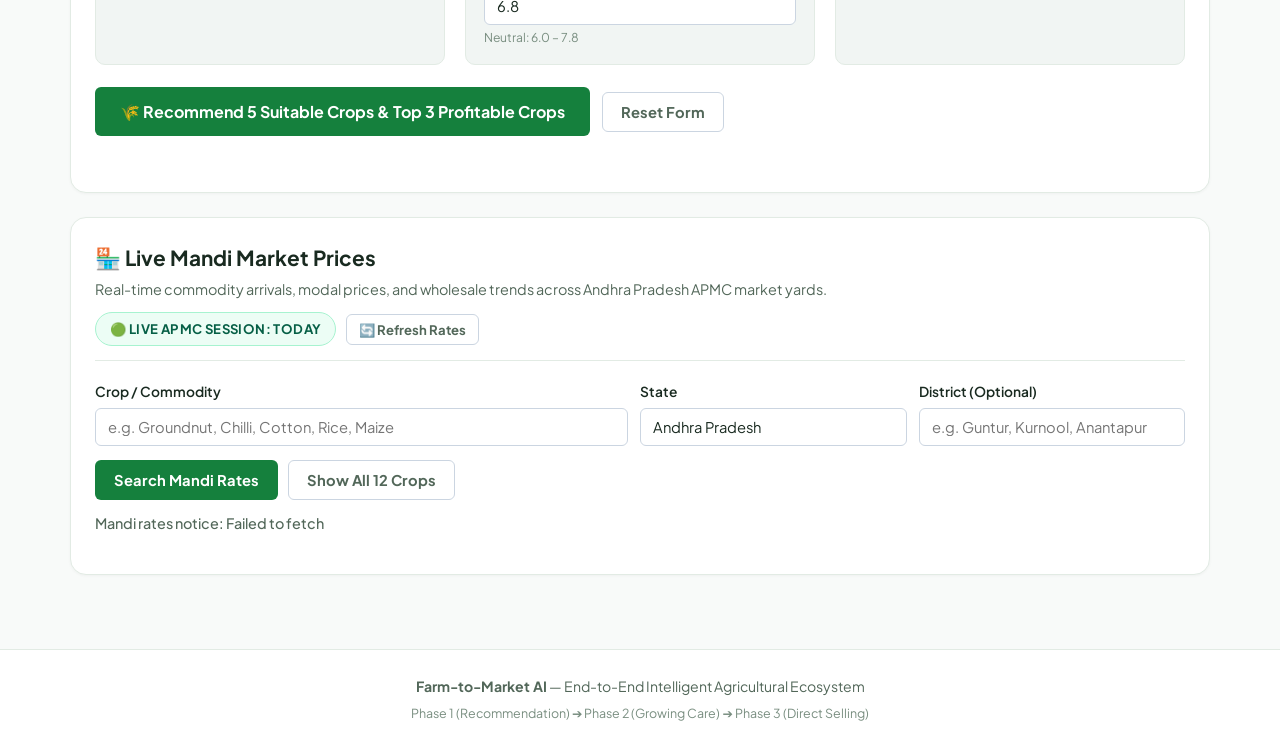
==== commit 0172b0b2: "Rectify backend errors, add auto-updating live Mandi market rates on website load, and generate stud" ====
--- a/frontend/index.html
+++ b/frontend/index.html
@@ -351,10 +351,14 @@
 
       <!-- Live Mandi Prices -->
       <section class="card mandi-section" id="mandiSection">
-        <div class="card-header">
+        <div class="card-header" style="display: flex; justify-content: space-between; align-items: center; flex-wrap: wrap; gap: 12px;">
           <div>
             <h3>🏪 Live Mandi Market Prices</h3>
-            <p class="section-desc">Check current reported prices from Andhra Pradesh and regional agricultural markets.</p>
+            <p class="section-desc">Real-time commodity arrivals, modal prices, and wholesale trends across Andhra Pradesh APMC market yards.</p>
+          </div>
+          <div class="mandi-header-actions" style="display: flex; align-items: center; gap: 10px; flex-wrap: wrap;">
+            <span id="mandiSessionBadge" class="badge badge-success" style="padding: 6px 14px; font-size: 0.82rem; font-weight: 700; background: #ecfdf5; color: #065f46; border: 1px solid #a7f3d0;">🟢 Live APMC Session: Today</span>
+            <button id="refreshMandiBtn" type="button" class="btn btn-secondary" style="padding: 6px 12px; font-size: 0.82rem; cursor: pointer;">🔄 Refresh Rates</button>
           </div>
         </div>
 
@@ -370,10 +374,13 @@
             </div>
             <div class="field-item">
               <label for="mandiDistrict">District (Optional)</label>
-              <input id="mandiDistrict" type="text" placeholder="e.g. Guntur, Kurnool">
-            </div>
-          </div>
-          <button id="searchMandiButton" type="submit" class="btn btn-primary">Search Mandi Rates</button>
+              <input id="mandiDistrict" type="text" placeholder="e.g. Guntur, Kurnool, Anantapur">
+            </div>
+          </div>
+          <div style="display: flex; gap: 10px; align-items: center;">
+            <button id="searchMandiButton" type="submit" class="btn btn-primary">Search Mandi Rates</button>
+            <button id="clearMandiFilterBtn" type="button" class="btn btn-secondary" onclick="document.getElementById('mandiCrop').value=''; loadMandiPrices('');">Show All 12 Crops</button>
+          </div>
         </form>
 
         <p id="mandiStatus" class="status"></p>
--- a/frontend/style.css
+++ b/frontend/style.css
@@ -738,7 +738,18 @@
 /* Mandi Search Grid */
 .search-row-three { display: grid; grid-template-columns: 2fr 1fr 1fr; gap: 12px; margin-bottom: 14px; }
 .mandi-cards-grid { display: grid; grid-template-columns: repeat(auto-fit, minmax(280px, 1fr)); gap: 14px; margin-top: 16px; }
-.mandi-record-card { background: white; border: 1px solid var(--border); border-radius: var(--radius-md); padding: 16px; }
+.mandi-record-card {
+  background: white;
+  border: 1px solid var(--border);
+  border-radius: var(--radius-md);
+  padding: 16px;
+  transition: transform 0.2s ease, box-shadow 0.2s ease, border-color 0.2s ease;
+}
+.mandi-record-card:hover {
+  transform: translateY(-2px);
+  box-shadow: 0 4px 12px rgba(0, 0, 0, 0.08);
+  border-color: #86efac;
+}
 .mandi-card-header { display: flex; justify-content: space-between; margin-bottom: 10px; }
 .mandi-crop-name { font-size: 1.15rem; font-weight: 700; color: var(--primary-dark); }
 .mandi-market-name { font-size: 0.82rem; color: var(--text-muted); }
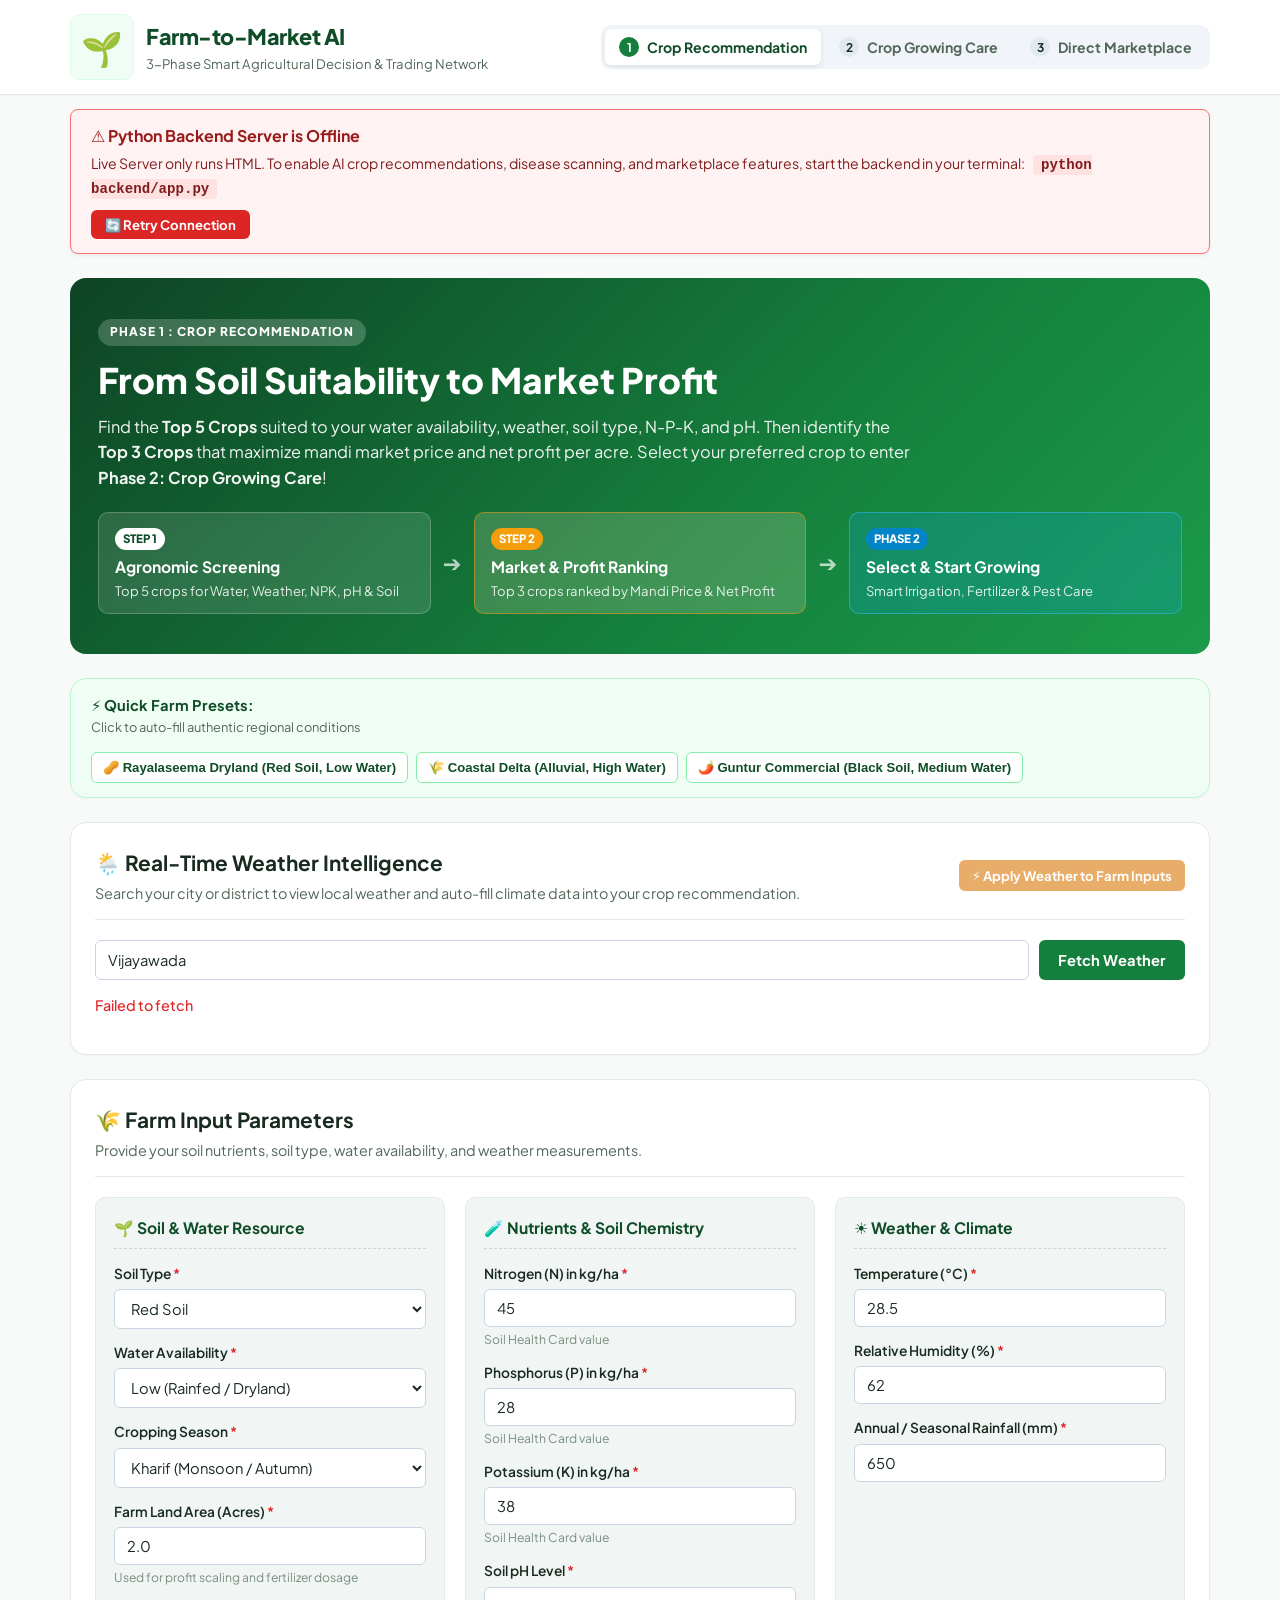
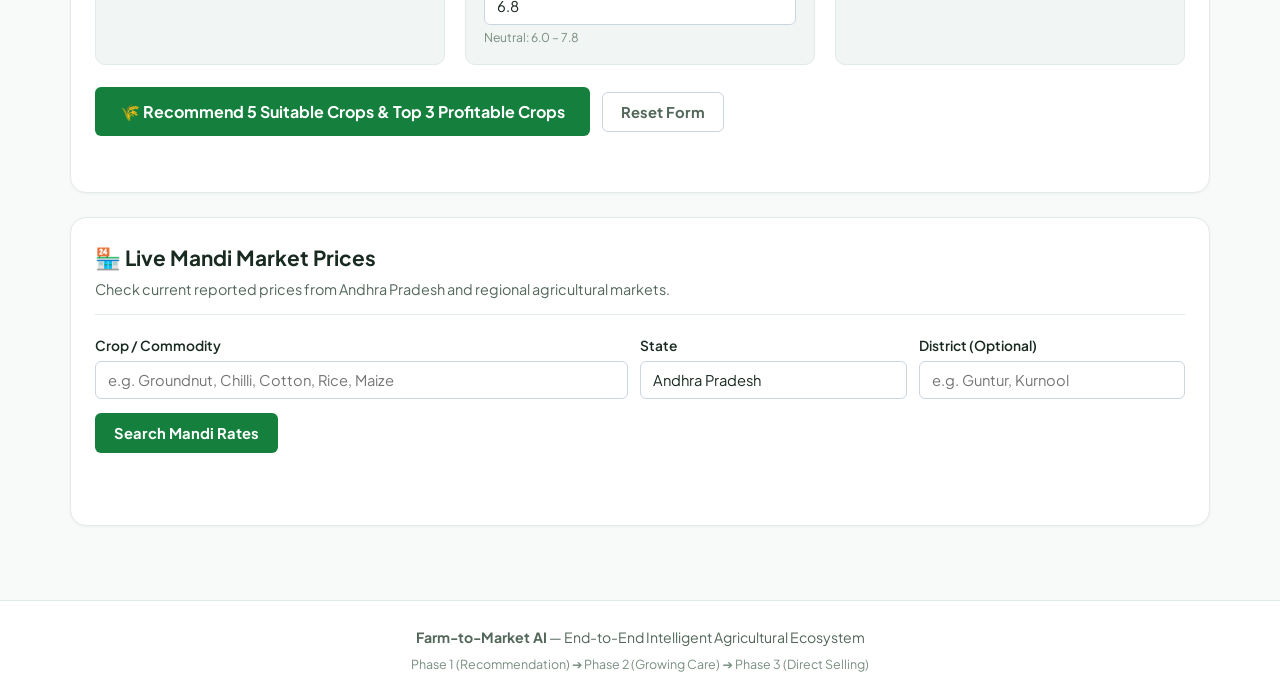
==== commit 294574a3: "Add MongoDB database integration and project updates" ====
--- a/frontend/index.html
+++ b/frontend/index.html
@@ -351,14 +351,10 @@
 
       <!-- Live Mandi Prices -->
       <section class="card mandi-section" id="mandiSection">
-        <div class="card-header" style="display: flex; justify-content: space-between; align-items: center; flex-wrap: wrap; gap: 12px;">
+        <div class="card-header">
           <div>
             <h3>🏪 Live Mandi Market Prices</h3>
-            <p class="section-desc">Real-time commodity arrivals, modal prices, and wholesale trends across Andhra Pradesh APMC market yards.</p>
-          </div>
-          <div class="mandi-header-actions" style="display: flex; align-items: center; gap: 10px; flex-wrap: wrap;">
-            <span id="mandiSessionBadge" class="badge badge-success" style="padding: 6px 14px; font-size: 0.82rem; font-weight: 700; background: #ecfdf5; color: #065f46; border: 1px solid #a7f3d0;">🟢 Live APMC Session: Today</span>
-            <button id="refreshMandiBtn" type="button" class="btn btn-secondary" style="padding: 6px 12px; font-size: 0.82rem; cursor: pointer;">🔄 Refresh Rates</button>
+            <p class="section-desc">Check current reported prices from Andhra Pradesh and regional agricultural markets.</p>
           </div>
         </div>
 
@@ -374,13 +370,10 @@
             </div>
             <div class="field-item">
               <label for="mandiDistrict">District (Optional)</label>
-              <input id="mandiDistrict" type="text" placeholder="e.g. Guntur, Kurnool, Anantapur">
-            </div>
-          </div>
-          <div style="display: flex; gap: 10px; align-items: center;">
-            <button id="searchMandiButton" type="submit" class="btn btn-primary">Search Mandi Rates</button>
-            <button id="clearMandiFilterBtn" type="button" class="btn btn-secondary" onclick="document.getElementById('mandiCrop').value=''; loadMandiPrices('');">Show All 12 Crops</button>
-          </div>
+              <input id="mandiDistrict" type="text" placeholder="e.g. Guntur, Kurnool">
+            </div>
+          </div>
+          <button id="searchMandiButton" type="submit" class="btn btn-primary">Search Mandi Rates</button>
         </form>
 
         <p id="mandiStatus" class="status"></p>
@@ -1202,9 +1195,12 @@
                 </div>
 
                 <div class="form-group">
-                  <label for="postPhotoUrl">Crop Photo URL</label>
-                  <input id="postPhotoUrl" type="url" placeholder="Paste image link or leave default" value="https://images.unsplash.com/photo-1567306226416-28f0efdc88ce?auto=format&fit=crop&w=600&q=80">
-                  <small class="field-hint">Buyers prioritize listings with clear photos of the produce</small>
+                  <label for="postPhotoFile">Crop Photo (.jpg / .png)</label>
+                  <input id="postPhotoFile" type="file" accept=".jpg,.jpeg,.png,image/jpeg,image/png">
+                  <div id="postPhotoPreviewWrap" style="display: none; margin-top: 8px;">
+                    <img id="postPhotoPreview" src="" alt="Crop Preview" style="max-height: 110px; border-radius: 6px; border: 1px solid #cbd5e1;">
+                  </div>
+                  <small class="field-hint">Upload a .jpg or .png photo of your produce (Buyers prioritize listings with clear photos)</small>
                 </div>
 
                 <div class="form-group">
